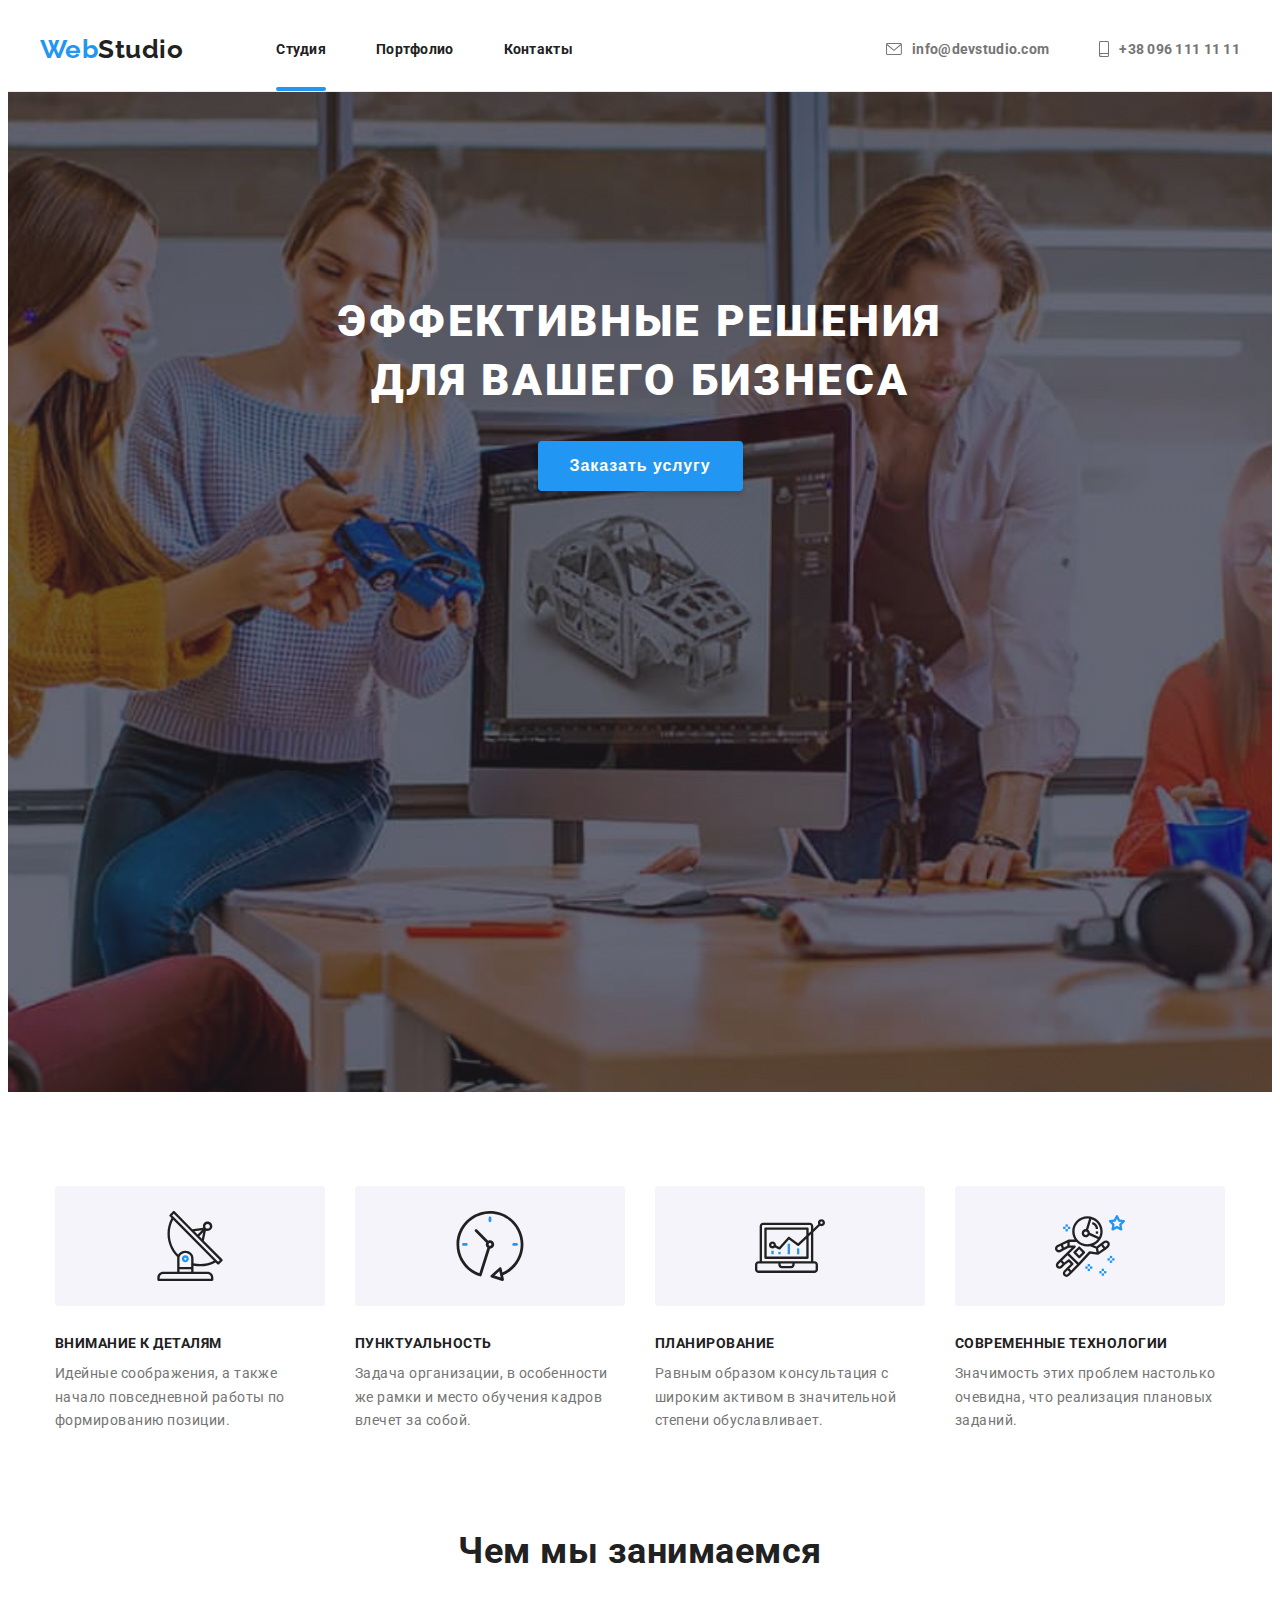
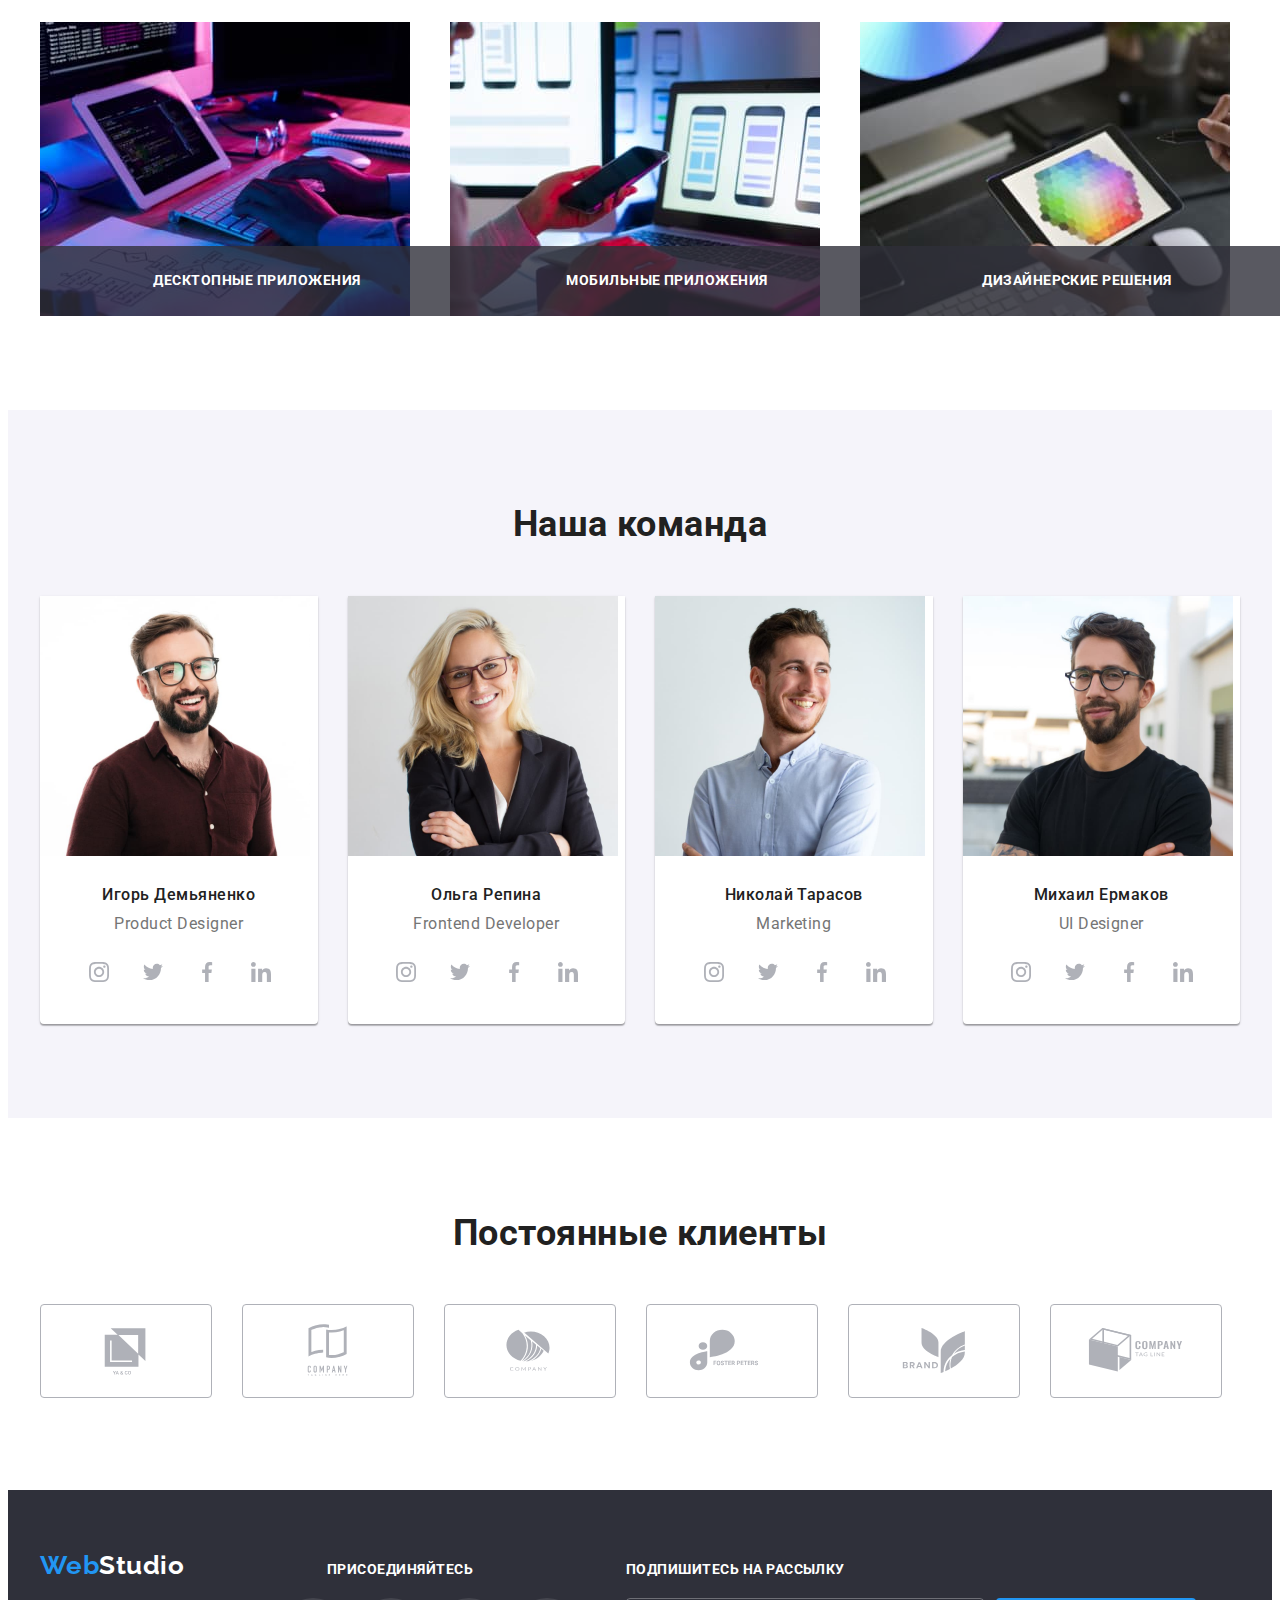
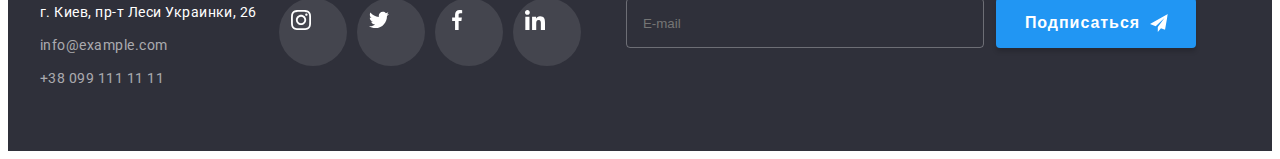
==== index.html @ 142ddcfc "Добавляем разметку" ====
<!DOCTYPE html>
<html lang="en">
<head>
    <meta charset="UTF-8">
    <meta http-equiv="X-UA-Compatible" content="IE=edge">
    <meta name="viewport" content="width=, initial-scale=1.0">
    <title>Document</title>
    <link rel="preconnect" href="https://fonts.googleapis.com">
    <link rel="preconnect" href="https://fonts.gstatic.com" crossorigin>
    <link href="https://fonts.googleapis.com/css2?family=Raleway:wght@700&family=Roboto:wght@400;500;700;900&display=swap" rel="stylesheet">
    <link rel="stylesheet" href="https://cdnjs.cloudflare.com/ajax/libs/modern-normalize/1.0.0/modern-normalize.min.css"
        integrity="sha512-ISS7cAi1PEhQ8jnbJpJZMd29NlhNj4AWYyLOSp2CE/CsHxTCu+r+t0D2yoJudVrd0/8fTVPUVDzY5Tvli75u/g=="
        crossorigin="anonymous"/>
    <link rel="stylesheet" href="./css/styles.css"/>
</head>
<body class="page">

    <!--Верхняя линия-->
    <header class="header">
        <div class="container header-container">
        <nav class="container-items">
    <a href="./index.html" class="header-logo link">
        <span class="logo-web-header">Web</span>Studio
    </a>
    <ul class="list header-list">
        <li class="header-item"><a class="link header-link current" href="./index.html">Студия</a></li>
        <li class="header-item"><a class="link header-link" href="./portfolio.html">Портфолио</a></li>
        <li class="header-item"><a class="link header-link" href="">Контакты</a></li>
    </ul>
        </nav>
        <div class="header-connect">
    <ul class="list header-items">
        
        <li class="header-item">
            <a class="link header-contacts" href="mailto:info@devstudio.com">
                <svg class="header-email" width="16" height="12">
                    <use href="./images/icons.svg#envelope"></use>
                </svg>
                info@devstudio.com
            </a>
        </li>
        <li class="header-item">
            <a class="link header-contacts" href="tel:+380961111111">
                <svg class="header-email" width="10" height="16">
                    <use href="./images/icons.svg#smartphone"></use>
                </svg>
                +38 096 111 11 11
            </a>
        </li>
    </ul>
        </div>
        </div>
    </header>
    <main>

    <!--Шапка-->    
    <section class="tagline overlay">
        <div class="container">
            <h1 class="tagline-title">Эффективные решения для вашего бизнеса</h1>
            <button class="tagline-btn" type="button" data-modal-open><span class="tagline-btn-text">Заказать услугу</span></button>
        </div> 
    </section>

    <!--Список качеств-->
    <section class="feature">
    <div class="container feature-container">
        <h2 class="visually-hidden">Особенности</h2>
        <ul class="feature-list list">
            <li class="feature-item icon-antenna">
                <h3 class="feature-title">Внимание к деталям</h3>
                <p class="feature-text">
                    Идейные соображения, а также начало повседневной работы по формированию позиции.
                </p>
            </li>
        </ul>

        <ul class="feature-list list">
            <li class="feature-item icon-clock">
                <h3 class="feature-title">Пунктуальность</h3>
                <p class="feature-text">
                    Задача организации, в особенности же рамки и место обучения кадров влечет за собой.
                </p>
            </li>
        </ul>

        <ul class="feature-list list">
            <li class="feature-item icon-diagram">
                <h3 class="feature-title">Планирование</h3>
                <p class="feature-text">
                    Равным образом консультация с широким активом в значительной степени обуславливает.
                </p>
            </li>
        </ul>

        <ul class="feature-list list">
            <li class="feature-item icon-astronaut">
                <h3 class="feature-title">Современные технологии</h3>
                <p class="feature-text">
                    Значимость этих проблем настолько очевидна, что реализация плановых заданий.
                </p>
            </li>
        </ul>
    </div>       
    </section>

    <!--Фото чем мы занимаемся-->
    <section class="about">
    <div class="container">
        <h2 class="about-title">Чем мы занимаемся</h2>
        <ul class="list about-list">
            <li class="about-images">
                <div class="about-main">
                <img src="./images/box1.jpg" alt="desktop" width="370" />
                    <h2 class="about-main-text">Десктопные приложения</h2>
                </div>
            </li>
            <li class="about-images">
                <div class="about-main">
                <img src="./images/box2.jpg" alt="mob" width="370" />              
                    <h2 class="about-main-text">Мобильные приложения</h2>
                </div>
            </li>
            <li class="about-images">
                <div class="about-main">
                <img src="./images/box3.jpg" alt="design" width="370" />

                    <h2 class="about-main-text">Дизайнерские решения</h2>
                </div>
            </li>
        </ul>
    </div>
    </section>

<!--Наша команда-->
    <section class="team">
    <div class="container team-container">
        <h2 class="team-text">Наша команда</h2>
        <ul class="list team-list">
            <li class="team card-item">
                <img src="./images/igor.jpg" alt="igor" width="270" />          
                <h3 class="team-name">Игорь Демьяненко</h3>
                <p class="team-position">Product Designer</p>
                <ul class="team-social-list list">
                    <li class="team-social-item">
                        <a class="team-social-link" href="">
                            <svg class="social-icon" width="20" height="20">
                                <use href="./images/icons.svg#instagram"></use>
                            </svg>
                        </a>
                    </li>
                    <li>
                        <a class="team-social-link" href="https://twitter.com/Twitter?ref_src=twsrc%5Egoogle%7Ctwcamp%5Eserp%7Ctwgr%5Eauthor">
                            <svg class="social-icon" width="20" height="20">
                                <use href="./images/icons.svg#twitter"></use>
                            </svg>
                        </a>
                        
                    </li>
                    <li>
                        <a class="team-social-link" href="https://www.facebook.com/login/?privacy_mutation_token=eyJ0eXBlIjowLCJjcmVhdGlvbl90aW1lIjoxNjQyMjg3MTYyLCJjYWxsc2l0ZV9pZCI6MjY5NTQ4NDUzMDcyMDk1MX0%3D">
                            <svg class="social-icon" width="20" height="20">
                                <use href="./images/icons.svg#facebook"></use>
                            </svg>
                        </a>
                    
                    </li>
                    <li>
                        <a class="team-social-link" href="https://www.linkedin.com/posts/scottdresden_next-generation-silent-drone-achieves-major-activity-6885948728314736640-eH9i">
                            <svg class="social-icon" width="20" height="20">
                                <use href="./images/icons.svg#linkedin"></use>
                            </svg>
                        </a>
                    </li>
                </ul>

                
            </li>
            <li class="team card-item">
                <img src="./images/olga.jpg" alt="olga" width="270" />
            
                <h3 class="team-name">Ольга Репина</h3>
                <p class="team-position">Frontend Developer</p>
                <ul class="team-social-list list">
                    <li class="team-social-item">
                        <a class="team-social-link" href="https://www.instagram.com/accounts/login/?source=auth_switcher">
                            <svg class="social-icon" width="20" height="20">
                                <use href="./images/icons.svg#instagram"></use>
                            </svg>
                        </a>
                    </li>
                    <li>
                        <a class="team-social-link" href="https://twitter.com/Twitter?ref_src=twsrc%5Egoogle%7Ctwcamp%5Eserp%7Ctwgr%5Eauthor">
                            <svg class="social-icon" width="20" height="20">
                                <use href="./images/icons.svg#twitter"></use>
                            </svg>
                        </a>
                        
                    </li>
                    <li>
                        <a class="team-social-link" href="https://www.facebook.com/login/?privacy_mutation_token=eyJ0eXBlIjowLCJjcmVhdGlvbl90aW1lIjoxNjQyMjg3MTYyLCJjYWxsc2l0ZV9pZCI6MjY5NTQ4NDUzMDcyMDk1MX0%3D">
                            <svg class="social-icon" width="20" height="20">
                                <use href="./images/icons.svg#facebook"></use>
                            </svg>
                        </a>
                    
                    </li>
                    <li>
                        <a class="team-social-link" href="https://www.linkedin.com/posts/scottdresden_next-generation-silent-drone-achieves-major-activity-6885948728314736640-eH9i">
                            <svg class="social-icon" width="20" height="20">
                                <use href="./images/icons.svg#linkedin"></use>
                            </svg>
                        </a>
                    </li>
                </ul>
            </li>
            <li class="team card-item">
                <img src="./images/nick.jpg" alt="nicholas" width="270" />
            
                <h3 class="team-name">Николай Тарасов</h3>
                <p class="team-position">Marketing</p>
                <ul class="team-social-list list">
                    <li class="team-social-item">
                        <a class="team-social-link" href="https://www.instagram.com/accounts/login/?source=auth_switcher">
                            <svg class="social-icon" width="20" height="20">
                                <use href="./images/icons.svg#instagram"></use>
                            </svg>
                        </a>
                    </li>
                    <li>
                        <a class="team-social-link" href="https://twitter.com/Twitter?ref_src=twsrc%5Egoogle%7Ctwcamp%5Eserp%7Ctwgr%5Eauthor">
                            <svg class="social-icon" width="20" height="20">
                                <use href="./images/icons.svg#twitter"></use>
                            </svg>
                        </a>
                        
                    </li>
                    <li>
                        <a class="team-social-link" href="https://www.facebook.com/login/?privacy_mutation_token=eyJ0eXBlIjowLCJjcmVhdGlvbl90aW1lIjoxNjQyMjg3MTYyLCJjYWxsc2l0ZV9pZCI6MjY5NTQ4NDUzMDcyMDk1MX0%3D">
                            <svg class="social-icon" width="20" height="20">
                                <use href="./images/icons.svg#facebook"></use>
                            </svg>
                        </a>
                    
                    </li>
                    <li>
                        <a class="team-social-link" href="https://www.linkedin.com/posts/scottdresden_next-generation-silent-drone-achieves-major-activity-6885948728314736640-eH9i">
                            <svg class="social-icon" width="20" height="20">
                                <use href="./images/icons.svg#linkedin"></use>
                            </svg>
                        </a>
                    </li>
                </ul>
            </li> 
            <li class="team card-item">
                <img src="./images/mih.jpg" alt="michael" width="270" />
                
                <h3 class="team-name">Михаил Ермаков</h3>
                <p class="team-position">UI Designer</p>
                <ul class="team-social-list list">
                    <li class="team-social-item">
                        <a class="team-social-link" href="https://www.instagram.com/accounts/login/?source=auth_switcher">
                            <svg class="social-icon" width="20" height="20">
                                <use href="./images/icons.svg#instagram"></use>
                            </svg>
                        </a>
                    </li>
                    <li>
                        <a class="team-social-link" href="https://twitter.com/Twitter?ref_src=twsrc%5Egoogle%7Ctwcamp%5Eserp%7Ctwgr%5Eauthor">
                            <svg class="social-icon" width="20" height="20">
                                <use href="./images/icons.svg#twitter"></use>
                            </svg>
                        </a>
                        
                    </li>
                    <li>
                        <a class="team-social-link" href="https://www.facebook.com/login/?privacy_mutation_token=eyJ0eXBlIjowLCJjcmVhdGlvbl90aW1lIjoxNjQyMjg3MTYyLCJjYWxsc2l0ZV9pZCI6MjY5NTQ4NDUzMDcyMDk1MX0%3D">
                            <svg class="social-icon" width="20" height="20">
                                <use href="./images/icons.svg#facebook"></use>
                            </svg>
                        </a>
                    
                    </li>
                    <li>
                        <a class="team-social-link" href="https://www.linkedin.com/posts/scottdresden_next-generation-silent-drone-achieves-major-activity-6885948728314736640-eH9i">
                            <svg class="social-icon" width="20" height="20">
                                <use href="./images/icons.svg#linkedin"></use>
                            </svg>
                        </a>
                    </li>
                </ul>
            </li>
        </ul>
    </div>

    </section>
    </main>
<!--Постоянные клиенты-->
<section class="client">
    <div class="container client-container">
        <h2 class="client-text">Постоянные клиенты</h2>
        <ul class="client-list list">
            <li class="client-item">
                <a class="link client-link" href="">
                    <svg class="client-icon" width="106" height="60">
                        <use href="./images/icons.svg#Logo"></use>
                    </svg>
                </a>
            </li>
            <li class="client-item">
                <a class="link client-link" href="">
                    <svg class="client-icon" width="106" height="60">
                        <use href="./images/icons.svg#Logo1"></use>
                    </svg>
                </a>
            </li>
            <li class="client-item">
                <a class="link client-link" href="">
                    <svg class="client-icon" width="106" height="60">
                        <use href="./images/icons.svg#Logo2"></use>
                    </svg>
                </a>
            </li>
            <li class="client-item">
                <a class="link client-link" href="">
                    <svg class="client-icon" width="106" height="60">
                        <use href="./images/icons.svg#Logo3"></use>
                    </svg>
                </a>
            </li>
            <li class="client-item">
                <a class="link client-link" href="">
                    <svg class="client-icon" width="106" height="60">
                        <use href="./images/icons.svg#Logo4"></use>
                    </svg>
                </a>
            </li>
            <li class="client-item">
                <a class="link client-link" href="">
                    <svg class="client-icon" width="106" height="60">
                        <use href="./images/icons.svg#Logo5"></use>
                    </svg>
                </a>
            </li>
        </ul>

    </div>
</section>
    <!--Подвал-->
    <footer class="footer">
        <div class="container-footer">
            <div class="container-left">
        <a class="footer-logo link" href="./index.html">
            <span class="logo-web-footer">Web</span>Studio
        </a>
    <address>
        <ul class="footer-contacts list">
            <li class="footer-address-item">
                <a class="link footer-address" href="https://www.google.com/maps/@50.4296971,30.5343957,17z/data=!5m1!1e1?hl=ru-RU">г. Киев, пр-т Леси Украинки, 26</a>
            </li>
            <li class="footer-address-item">
                <a class="link footer-contacts" href="mailto:info@devstudio.com">info@example.com</a>
            </li>
            <li class="footer-address-item">
                <a class="link footer-contacts" href="tel:+380961111111">+38 099 111 11 11</a>
            </li>
        </ul>
    </address>
            </div>
            <div class="container-middle">
                <h3 class="footer-title-link">присоединяйтесь</h3>
                <ul class="footer-social-list">
                    <li class="footer-social-list-item">
                        <a class="footer-social-link" href="">
                            <svg class="footer-link-icons" width="20" height="20">
                                <use href="./images/icons.svg#instagram"></use>
                            </svg>
                        </a> 
                    </li>
                    <li class="footer-social-list-item">
                        <a class="footer-social-link" href="">
                            <svg class="footer-link-icons" width="20" height="20">
                                <use href="./images/icons.svg#twitter"></use>
                            </svg>
                        </a> 
                    </li>
                    <li class="footer-social-list-item">
                        <a class="footer-social-link" href="">
                            <svg class="footer-link-icons" width="20" height="20">
                                <use href="./images/icons.svg#facebook"></use>
                            </svg>
                        </a> 
                    </li>
                    <li class="footer-social-list-item">
                        <a class="footer-social-link" href="">
                            <svg class="footer-link-icons" width="20" height="20">
                                <use href="./images/icons.svg#linkedin"></use>
                            </svg>
                        </a> 
                    </li>
                </ul>
            </div>
            <div class="container-right">
                <h3 class="footer-title-link">Подпишитесь на рассылку</h3>
                <form class="container-right-form" action="#">
                <label class="input-email" for="user-newsletter"></label>
                <input 
                type="text" 
                class="form-newsletter" 
                name="user-newsletter" 
                id="user-newsletter"
                placeholder="E-mail">
                <button  class="footer-btn" type="submit">
                    <span class="footer-btn-text">Подписаться
                        <svg class="footer-right-link-icons" width="24" height="24">
                            <use href="./images/icons.svg#icon-send"></use>
                        </svg>
                    </span>
                </button>
            </form>
            </div>
</div>
    </footer>
        <!--Модалка-->
    <div class="backdrop is-hidden" data-modal>
        <div class="modal">
            <button type="button" class="modal-close" data-modal-close>
                <svg class="modal-icon">
                    <use href="./images/icons.svg#close"></use>
                </svg>
            </button>
            <p class="modal-title">Оставьте свои данные, мы вам перезвоним</p>
            <form action="#">
            <div class="form-field">
                <label class="input-text" for="user-name">Имя</label>
                <div class="input-wrap">
                <input 
                type="text" 
                class="form-input" 
                name="user-name"
                id="user-name" required>
                <svg class="input-icon" width="18" height="18">
                    <use href="./images/icons.svg#person"></use>
                </svg>
                </div> 
            </div>
            <div class="form-field">
                <label class="input-text" for="user-tel">Телефон</label>
                <div class="input-wrap">
                <input 
                type="tel"
                class="form-input" 
                name="user-tel"
                id="user-tel"/>
                <svg class="input-icon" width="18" height="18">
                    <use href="./images/icons.svg#phone"></use>
                </svg>
                </div> 
            </div>
            <div class="form-field">
                <label class="input-text" for="user-email">Почта</label>
                <div class="input-wrap">
                <input 
                type="email" 
                class="form-input" 
                name="user-email"
                id="user-email"/>
                <svg class="input-icon" width="18" height="18">
                    <use href="./images/icons.svg#email-black"></use>
                </svg>
                </div> 
            </div>
            <div class="form-field">
                <label class="input-text" for="user-comments">Комментарий</label>
                <textarea 
                name="user-comments" 
                id="user-comments" 
                class="form-text"
                placeholder="Введите текст"></textarea>
            </div>
            <div class="form-field-checkbox">
                <input type="checkbox" 
                name="policy" 
                id="policy"
                class="policy-check visually-hidden"
                />
                
                <label for="policy" class="check-text">
                    <span>
                    <svg class="policy-icon" width="16" height="15">
                        <use href="./images/icons.svg#Vector2"></use>
                    </svg>
                </span>Соглашаюсь с рассылкой и принимаю<a class="check-text-second" href="">Условия договора</a></label>
        
            </div>
                <button  class="modal-btn" type="submit">
                    <span class="modal-btn-text">Отправить</span>
                </button>
            </form>
        </div>
    </div>
    <script src="./js/modal.js"></script>
</body>
</html>
---- css/styles.css ----
:root {
  --header-color: #212121;
  --color-text:#757575;
  --accent-color:#2196F3;
  --title-color:#FFFFFF;
}
  body {
  font-family: 'Roboto', sans-serif;
  letter-spacing: 0.03em;
}
.list {
  list-style: none;
}
.link {
  text-decoration: none;
}
p,h1,h2,h3,h4,h5,h6 {
  margin: 0;
}
ul {
  margin: 0;
  padding-left: 0;
}
button {
  cursor: pointer;
}
img {
  display: block;
  max-width: 100%;
  height: auto;
}

.container {
  width: 1200px;
  padding-left: 15px;
  padding-right: 15px;
  margin: 0 auto;
}
section {
  padding-top: 94px;
  padding-bottom: 94px;
}

/*----Верхняя линия----*/
.header {
 
  background-color: var(--title-color);
  border-bottom-color:#ECECEC;
  border-bottom-width: 1px;
  border-bottom-style: solid;
}
.header-container{
  display: flex;
  align-items: center;
} 
.container-items {
  display: flex;
  align-items: center; 
}
.header-list {
  display: flex;
}
.header-item:not(:last-child) {
  margin-right: 50px;
}
.header-connect {
  margin-left: auto;
}
.header-items {
  display: flex;
}


.header-logo {
  margin-right: 93px;
  font-family: 'Raleway', sans-serif;
  font-style: normal;
  font-weight: bold;
  font-size: 26px;
  line-height: 1.19; 
  color: var(--header-color);
}
.logo-web-header {
  font-family: 'Raleway', sans-serif;
  font-style: normal;
  font-weight: bold;
  font-size: 26px;
  line-height: 1.19; 
  color: #2196F3;

}
.header-link {
  font-weight: bold;
  font-size: 14px;
  line-height: 1.33;
  letter-spacing: 0.02em;
  color: var(--header-color);
  transition: color 250ms  cubic-bezier(0.4, 0, 0.2, 1);
  position: relative;
  display: flex;
  padding-top: 32px;
  padding-bottom: 32px;
  
}
.current::after {
  content: '';
  position: absolute;
  display: block;
  width: 100%;
  background-color: var(--accent-color);
  height: 4px;
  left: 0;
  bottom: 0;
  border-radius: 2px;
}




.header-contacts {
  font-style: normal;
  font-weight: bold;
  font-size: 14px;
  line-height: 1.33;
  letter-spacing: 0.02em;
  color: var(--color-text);
  display: flex;
  flex-direction: row;
  align-items: center;
  transition: color 250ms  cubic-bezier(0.4, 0, 0.2, 1);
}
.header-contacts:focus,
.header-contacts:hover {
  color: var(--accent-color);
}

.header-link:hover, 
.header-link:focus{
  color: var(--accent-color);
}
.header-contacts:hover .header-email,
.header-contacts:focus .header-email{
  fill: var(--accent-color);
}
.header-email {
  cursor: pointer;
  fill: var(--color-text);
  margin-right: 10px;
}







/*--Шапка--*/

.tagline {
  padding-top: 200px;
  padding-bottom: 200px;
  background-color:#2F303A;
  text-align: center;
  
  
  }
  .overlay {
    max-width: 1600px;
    height: 600px;
    margin-left: auto;
    margin-right: auto;
    background-image: linear-gradient(
      rgba(47, 48, 58, 0.4),
      rgba(47, 48, 58, 0.4)
      ),
      url("../images/overlay.jpg");
    background-size: cover;
    background-repeat: no-repeat;
    background-position: center;

  }

.tagline-title {
  font-weight: 900;
  font-size: 44px;
  line-height: 1.36;
  letter-spacing: 0.06em;
  text-transform: uppercase;
  color: var(--title-color);
  display: flex;
  max-width: 696px;
  margin-bottom: 30px;
  margin-left: auto;
  margin-right: auto;
}
.tagline-btn {
  background: var(--accent-color);
  box-shadow: 0px 4px 4px rgba(0, 0, 0, 0.15);
  border: 0;
  border-radius: 4px;
  margin-top: 30px;
  margin-right: auto;
  margin-left: auto;
  font-weight: 700;
  font-size: 16px;
  line-height: 1.87;
  letter-spacing: 0.06em;
  cursor: pointer;
  display: flex;
  padding: 10px 32px;
  transition: background-color 250ms  cubic-bezier(0.4, 0, 0.2, 1);

}
.tagline-btn-text {
  font-weight: bold;
  font-size: 16px;
  line-height: 1.87;
  display: flex;
  align-items: center;
  text-align: center;
  letter-spacing: 0.06em;
  color: var(--title-color);

}
.tagline-btn:hover,
.tagline-btn:focus {
  background-color: #188CE8;
}



/*---Список качеств---*/



.feature {
  padding-top: 94px;
  padding-bottom: 94px;
}

.feature-container {
  display: flex;
  justify-content: space-around;
}


.feature-item {
  width: 270px;
  height: 251px;
}
.feature-item::before {
  display: block;
  content: "";
  height: 120px;
  background-size: 70px 70px;
  background-repeat: no-repeat;
  background-position: center;
  background-color: #F5F4FA;
  border-radius: 4px;
  margin-bottom: 30px;
  
}
.icon-antenna::before {
  background-image: url("../images/antenna\ 1.svg");
}
.icon-clock::before {
  background-image: url("../images/clock\ 1.svg");
}
.icon-diagram::before {
  background-image: url("../images/diagram\ 1.svg");
}
.icon-astronaut::before {
  background-image: url("../images/astronaut\ 1.svg");
}
.feature-title {
  font-style: normal;
  font-weight: bold;
  font-size: 14px;
  line-height: 1.14;
  text-transform: uppercase;
  color: var(--header-color);
}
.visually-hidden {
  position: absolute;
  white-space: nowrap;
  width: 1px;
  height: 1px;
  overflow: hidden;
  border: 0;
  padding: 0;
  clip: rect(0 0 0 0);
  clip-path: inset(50%);
  margin: -1px;
}
.feature-text {
  padding-top: 10px;
  font-style: normal;
  font-weight: normal;
  font-size: 14px;
  line-height: 1.71;
  color: var(--color-text);
}
.feature-item:not(:last-child) {
  margin-right: 30px;
}



/*--Фото чем мы занимаемся--*/
.about {
  padding-top: 0px;
  padding-bottom: 94px;
}
.about-title {
  font-weight: bold;
  font-size: 36px;
  line-height: 1.16;
  text-align: center;
  color: var(--header-color);
  padding-bottom: 50px;
}
.about-list {
  display: flex;
  flex-wrap: wrap;
  margin-left: -30px;
  margin-bottom: -30px;
}
.about-images {
  width: calc(100% / 3 - 30px);
  margin-left: 30px;
  margin-bottom: 30px;
  position: relative;
}


.about-main-text {
  position: absolute;
  left: 0;
  bottom: 0;
  background-color: rgba(47, 48, 58, 0.8);
  font-size: 14px;
  line-height: 1.14;
  text-align: center;
  padding: 27px;
  width: 100%;
  align-items: center;
  text-transform: uppercase;
  color: var(--title-color);
  
}
/*--Наша команда--*/
.team {
  background: #F5F4FA;
  padding-top: 0px;
  padding-bottom: 0px;
  
}
.team-container {
  max-width: 1600px;
  height: 708px;
}
  
.team-text {
  font-weight: bold;
  font-size: 36px;
  line-height: 1.16;
  color: var(--header-color);
  align-items: center;
  text-align: center;
  padding-bottom: 50px;
  padding-top: 94px;

}
.team-name {
  font-style: normal;
  font-weight: 500;
  font-size: 16px;
  line-height: 1.18;
  color: var(--header-color);
  text-align: center;
  margin-top: 30px;
  margin-bottom: 10px;


}
.team-position {
  font-size: 16px;
  line-height: 1.18;
  color: var(--color-text);
  align-items: center;
  text-align: center;
  margin-bottom: 16px;
}
.team-list {
  display: flex;
  flex-wrap: wrap;
  margin-left: -30px;
  margin-bottom: -30px;
}
.card-item {
  width: calc(100% / 4 - 30px);
  margin-left: 30px;
  margin-bottom: 30px;
  box-shadow: 0px 1px 3px rgba(0, 0, 0, 0.12), 0px 1px 1px rgba(0, 0, 0, 0.14),
  0px 2px 1px rgba(0, 0, 0, 0.2);
  border-radius: 0px 0px 4px 4px;
  background: var(--title-color);
}

.team-social-list {
  display: flex;
  justify-content: space-around;
  margin-left: 32px;
  margin-right: 30px;
  
}
.team-social-item:not(:first-child) {
  margin-left: 10px;
}

.team-social-link {
  width: 44px;
  height: 44px;
  display: flex;
  background-color: var(--title-color) ;
  justify-content: center;
  align-content: center;
  border-radius: 50%;
  margin-bottom: 30px;
  flex-direction: column;
  align-items: center;
  transition: background-color 250ms  cubic-bezier(0.4, 0, 0.2, 1);

}



.team-social-link:hover,
.team-social-link:focus {
  background-color: #2196F3;
}
.team-social-link:hover .social-icon,
.team-social-link:focus .social-icon {
  fill: var(--title-color);
}
.social-icon {
  fill: #AFB1B8;

}
/*--Постоянные клиенты--*/
.client {
  padding-top: 94px;
  padding-bottom: 94px;
}
.client-container {
  width: 1200px;
  height: 184px;
}
.client-text {
  font-weight: bold;
  font-size: 36px;
  line-height: 1.17;
  color: var(--header-color);
  align-items: center;
  text-align: center;
  padding-bottom: 50px;
  
}

  .client-list {
    display: flex;
    flex-direction: row;
    flex-wrap: wrap;
    margin-left: -30px;
    margin-top: -50px;
    margin-bottom: 122px;
    color: purple;
    
  }
  .client-link {
    display: flex;
    justify-content: center;
    align-items: center;
    border: 1px solid #AFB1B8;
    border-radius: 4px;
    margin-left: 30px;
    margin-top: 50px;
    color: #AFB1B8;
    width: 170px;
    height: 92px;
    transition: fill 250ms  cubic-bezier(0.4, 0, 0.2, 1);
    
  }
  .client-link:hover,
  .client-link:focus {
    border: 1px solid var(--accent-color);
  }
  .client-link:hover .client-icon,
  .client-link:focus .client-icon {
  fill: var(--accent-color);
  }

  .client-icon {
    fill: #AFB1B8;
    transition: fill 250ms  cubic-bezier(0.4, 0, 0.2, 1);
    
  }





/*--Подвал--*/

.footer {
  background-color: #2F303A;
  padding-top: 60px;
  padding-bottom: 60px;
}
.container-footer {
  display: flex;
  align-items: baseline;
    width: 1200px;
    padding-left: 15px;
    padding-right: 15px;
    margin: 0 auto;
}


.footer-logo {
  font-family: Raleway, sans-serif;
  font-style: normal;
  font-weight: bold;
  font-size: 26px;
  line-height: 1.19; 
  color: var(--title-color);
  display: inline-block;
  padding-bottom: 20px;


}
.footer-address-item:not(:last-child) {
  margin-bottom: 9px;
}
.logo-web-footer {
  font-family: Raleway, sans-serif;
  font-style: normal;
  font-weight: bold;
  font-size: 26px;
  line-height: 1.19; 
  letter-spacing: 0.03em;
  color: #2196F3;
}
.footer-address {
  font-style: normal;
  font-size: 14px;
  line-height: 1.71;
  color: var(--title-color);
  margin-top: 20px;
}
.footer-contacts {
  font-style: normal;
  font-size: 14px;
  line-height: 1.71;
  color: rgba(255, 255, 255, 0.6);
}

.container-middle {
  width: 206px;
  height: 80px;
  margin-left: 70px;

}
.footer-title-link {
  font-weight: 700;
  font-size: 14px;
  line-height: 1.14;
  text-transform: uppercase;
  color: #FFFFFF;
  margin-bottom: 20px;
}
.footer-social-list {
  display: flex;
  justify-content: center;
  align-items: center;
  list-style: none;
  padding: 0px;
}
.footer-social-list-item:not(:first-child) {
  margin-left: 10px;
}
.footer-social-link {
  display: block;
  width: 44px;
  height: 44px;
  border-radius: 50%;
  padding: 12px;
  background-color: rgba(255, 255, 255, 0.1);
  color: #FFFFFF;
  transition: background-color 250ms  cubic-bezier(0.4, 0, 0.2, 1);
}
.footer-link-icons {
  fill: #FFFFFF;
}
.footer-social-link:hover,
.footer-social-link:focus {
  background-color: #2196F3;
}
.container-right {
  width: 570px;
  height: 86px;
  margin-left: 93px;
}
.container-right-form {
  display: flex;
  justify-content: space-between;
}

.form-newsletter {
width: 358px;
height: 50px;
border: 1px solid rgba(255, 255, 255, 0.3);
box-sizing: border-box;
border-radius: 4px;
background-color: transparent;
color: var(--title-color);
padding-left: 16px;
cursor: pointer;
transition: border-color 250ms  cubic-bezier(0.4, 0, 0.2, 1);
outline: none;
}

.form-newsletter:focus {
  border-color: var(--accent-color);
}

.footer-btn {
  background: var(--accent-color);
  box-shadow: 0px 4px 4px rgba(0, 0, 0, 0.15);
  border: 0;
  border-radius: 4px;
  margin-right: auto;
  margin-left: 12px;
  font-weight: 700;
  font-size: 16px;
  line-height: 1.87;
  letter-spacing: 0.06em;
  cursor: pointer;
  display: flex;
  padding: 10px 28px 10px 29px;
  transition: background-color 250ms  cubic-bezier(0.4, 0, 0.2, 1);

}
.footer-btn-text {
  width: 143px;
  height: 30px; 
  font-weight: bold;
  font-size: 16px;
  line-height: 1.87;
  display: flex;
  align-items: center;
  text-align: center;
  letter-spacing: 0.06em;
  color: var(--title-color);
  
}
.footer-right-link-icons {
  margin-left: 10px;
  fill: var(--title-color);
  display: flex;
  align-items: center;
  text-align: center;
  flex-direction: column;
  justify-content: center;
  align-content: center;

}
.footer-btn:hover,
.footer-btn:focus {
  background-color: #188CE8;
}

/*---Фильтр---*/
.portfolio-container{
padding-left: 0px;
padding-right: 0px;
}

.filter {
  padding-bottom: 0px;
}
.filter-list {
  display: flex;
  justify-content: center;

}
.button-portfolio {
  font-weight: 500;
  font-size: 16px;
  line-height: 1.63;
  color: var(--header-color);
  background: #F5F4FA;
  cursor: pointer;
  position: relative;
  text-align: center;
  padding: 6px 22px;
  border-radius: 4px;
  border: 0;
  min-height: 38px;
  transition: background-color 250ms  cubic-bezier(0.4, 0, 0.2, 1), color 250ms  cubic-bezier(0.4, 0, 0.2, 1);
}
.filter-link:not(:last-child) {
  margin-right: 8px;
}

.button-portfolio:hover,
.button-portfolio:focus {
  background-color: #188CE8;
  color: var(--title-color);
  box-shadow: 0px 3px 1px rgba(0, 0, 0, 0.1), 0px 1px 2px rgba(0, 0, 0, 0.08), 0px 2px 2px rgba(0, 0, 0, 0.12);
  border-radius: 4px;
}



/*----Порфолио---*/

.portfolio-container {
width: 1200px;
}
.portfolio {
  padding-top: 34px;
  padding-bottom: 94px;
}

.portfolio-title {
  display: none;
}
.portfolio-list {
  width: 1200px;
  list-style: none;
  display: flex;
  flex-wrap: wrap;
  margin-left: -30px;
  margin-bottom: -30px;
}
.portfolio-item {
  width: calc(100% / 3 - 30px);
  margin-left: 30px;
  margin-bottom: 30px;
  border-bottom: 1px solid #EEEEEE;
  border-left: 1px solid #EEEEEE;
  border-right: 1px solid #EEEEEE;
  position: relative;
}
.project {
  padding: 20px 24px;
  background: var(--title-color);
  

}
.portfolio-subtitle {
  font-family: Roboto, sans-serif;
  font-weight: bold;
  font-size: 18px;
  line-height: 2.00;
  letter-spacing: 0.06em;
  color: var(--header-color);
  padding-bottom: 4px;
}
.portfolio-text {
  font-style: normal;
  font-weight: normal;
  font-size: 16px;
  line-height: 1.87;
  color: var(--color-text);
}
.portfolio-item:focus,
.portfolio-item:hover {

  box-shadow: 0px 1px 1px rgba(0, 0, 0, 0.12),
  0px 4px 4px rgba(0, 0, 0, 0.06),
  1px 4px 6px rgba(0, 0, 0, 0.16);

}
.portfolio-item {
cursor: pointer;
transition: box-shadow 250ms  cubic-bezier(0.4, 0, 0.2, 1);
}
.portfolio-item:hover .portfolio-img-text{
  transform: translateY(0);
}

.portfolio-item-wrap {
  position: relative;
  overflow: hidden;
}
.portfolio-img-text {
  font-weight: normal;
  font-size: 18px;
  line-height: 1.56;
  color: var(--title-color);
  position: absolute;
  top: 0;
  left: 0;
  background: rgba(33, 150, 243, 0.9);
  height: 100%;
  padding: 63px 24px 63px 24px;
  transform: translateY(100%);
  transition: transform 250ms  cubic-bezier(0.4, 0, 0.2, 1);
}


/*----Модалка---*/


.backdrop {
  position: fixed;
  top: 0;
  width: 100vw;
  height: 100vh;
  background-color: rgba(0, 0, 0, 0.2);
  transition: opacity 250ms cubic-bezier(0.4, 0, 0.2, 1),visibility 250ms cubic-bezier(0.4, 0, 0.2, 1);

}
.backdrop.is-hidden .modal {
  transform: scale(1.2);
}
.modal {
  width: 528px;
  min-height: 581px;
  background-color: var(--title-color);
  border-radius: 4px;
  position: absolute;
  top: 50%;
  left: 50%;
  transform: translate(-50%, -50%); scale: (1);
  transition: tranform 250ms;
  padding: 40px;
}
.modal-close {
  width: 30px;
  height: 30px;
  border: 1px solid rgba(0, 0, 0, 0.1);
  background-color: transparent;
  border-radius: 50%;
  display: flex;
  align-items: center;
  justify-content: center;
  box-sizing: border-box;
  position: absolute;
  top: 8px;
  right: 8px;

}
.is-hidden {
  opacity: 0;
  pointer-events: none;
  visibility: hidden;
}
.modal-title {
font-weight: bold;
font-size: 20px;
line-height: 1.15;
text-align: center;
margin-bottom: 12px;
}
.form-input {
  width: 100%;
  height: 40px;
  border: 1px solid rgba(33, 33, 33, 0.2);
  border-radius: 4px;
  padding-left: 42px;
  cursor: pointer;
  outline: none;
  transition: border-color 250ms  cubic-bezier(0.4, 0, 0.2, 1);


}
.form-input::placeholder {
  font-size: 12px;
  line-height: 1.17;
  letter-spacing: 0.01em;
  color: rgba(117, 117, 117, 0.5);
}

.form-input:focus {
  border-color: var(--accent-color);
}
.form-input:focus + .input-icon {
  fill: var(--accent-color);
}
.input-wrap {
  position: relative;
}
.input-icon {
  position: absolute;
  left: 12px;
  top: 50%;
  transform: translateY(-50%);
  display: inline-block;
  fill: var(--header-color);
  transition: fill 250ms cubic-bezier(0.4, 0, 0.2, 1);


}
.modal-btn {
  background: var(--accent-color);
  box-shadow: 0px 4px 4px rgba(0, 0, 0, 0.15);
  border: 0;
  border-radius: 4px;
  margin-top: 30px;
  margin-right: auto;
  margin-left: auto;
  font-weight: 700;
  font-size: 16px;
  line-height: 1.87;
  letter-spacing: 0.06em;
  cursor: pointer;
  display: flex;
  padding: 10px 55px 10px 56px;
  transition: background-color 250ms  cubic-bezier(0.4, 0, 0.2, 1);
  width: 200px;
  height: 50px;
}
.modal-btn-text {
  font-weight: bold;
  font-size: 16px;
  line-height: 1.87;
  display: flex;
  align-items: center;
  text-align: center;
  letter-spacing: 0.06em;
  color: var(--title-color);

}
.modal-btn:hover,
.modal-btn:focus {
  background-color: #188CE8;
}
.input-text {
  font-weight: normal;
  font-size: 12px;
  line-height: 1.17;
  letter-spacing: 0.01em;
  color: var(--color-text);
  margin-bottom: 4px;
}

.form-field:not(:last-child) {
  margin-bottom: 10px;
  
}
.form-text {
  width: 100%;
  height: 120px; 
  padding: 12px 16px 12px 16px;
  border: 1px solid rgba(33, 33, 33, 0.2);
  box-sizing: border-box;
  border-radius: 4px;
  resize: none;
  outline: none;
  transition: border-color 250ms  cubic-bezier(0.4, 0, 0.2, 1);
}

.form-text::placeholder {
  font-size: 12px;
  line-height: 1.17;
  letter-spacing: 0.01em;
  color: rgba(117, 117, 117, 0.5);
}
.form-text:focus {
  border-color: var(--accent-color);
}

.check-text {
  font-size: 14px;
  line-height: 1.71;
  color: #757575;
  padding-left: 8px;
  display: flex;
  align-content: center;
    align-items: center;


}
.check-text-second {
text-decoration-line: underline;
color: #2196F3;
padding-left: 4px;
}
.check-text span {
  content: "";
  width: 16px;
  height: 15px;
  border: 2px solid var(--header-color);
  border-radius: 2px;
  margin-right: 7px;
  display: flex;
  align-items: center;
  justify-content: center;
}
.policy-icon {
  fill: transparent;
  cursor: pointer;
}
.policy-check:checked + .check-text span {
  border: none;
  background-color: var(--accent-color);
}
.policy-check:checked + .check-text .policy-icon {
  fill: var(--title-color);
}
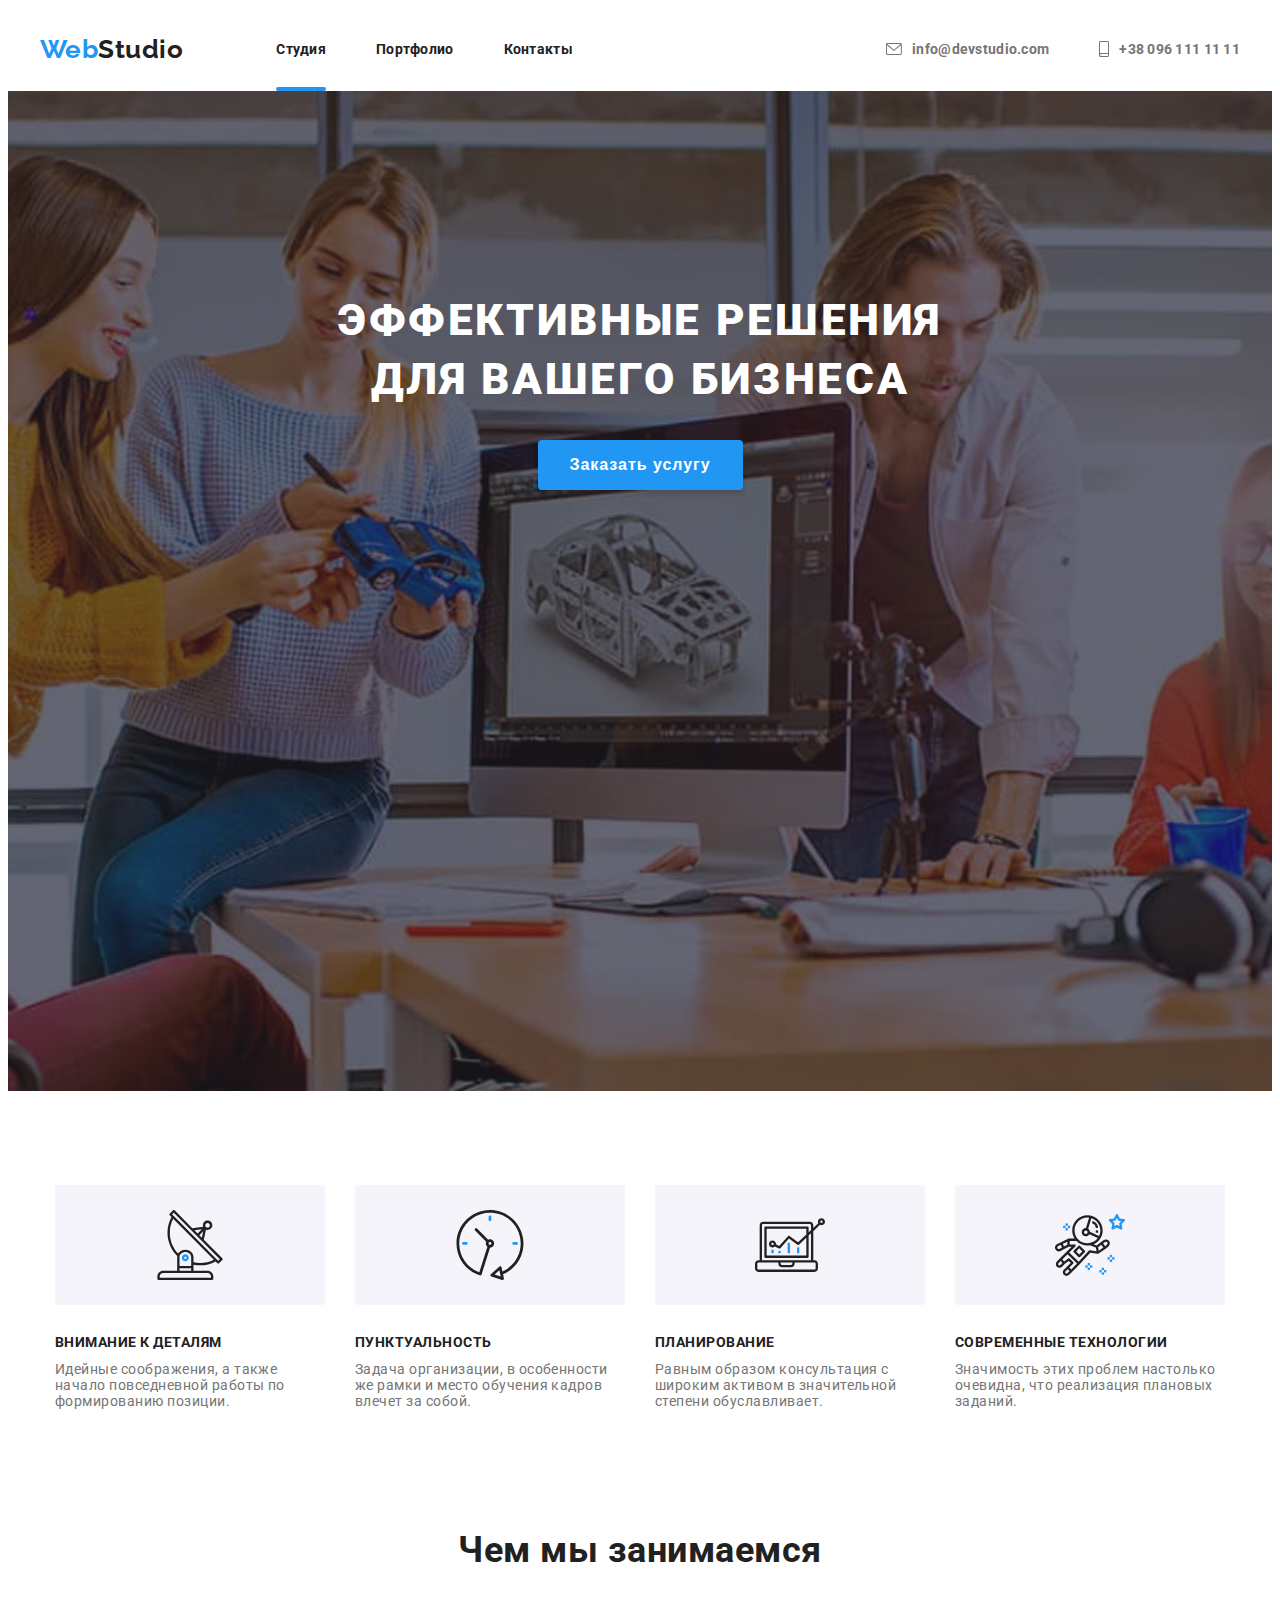
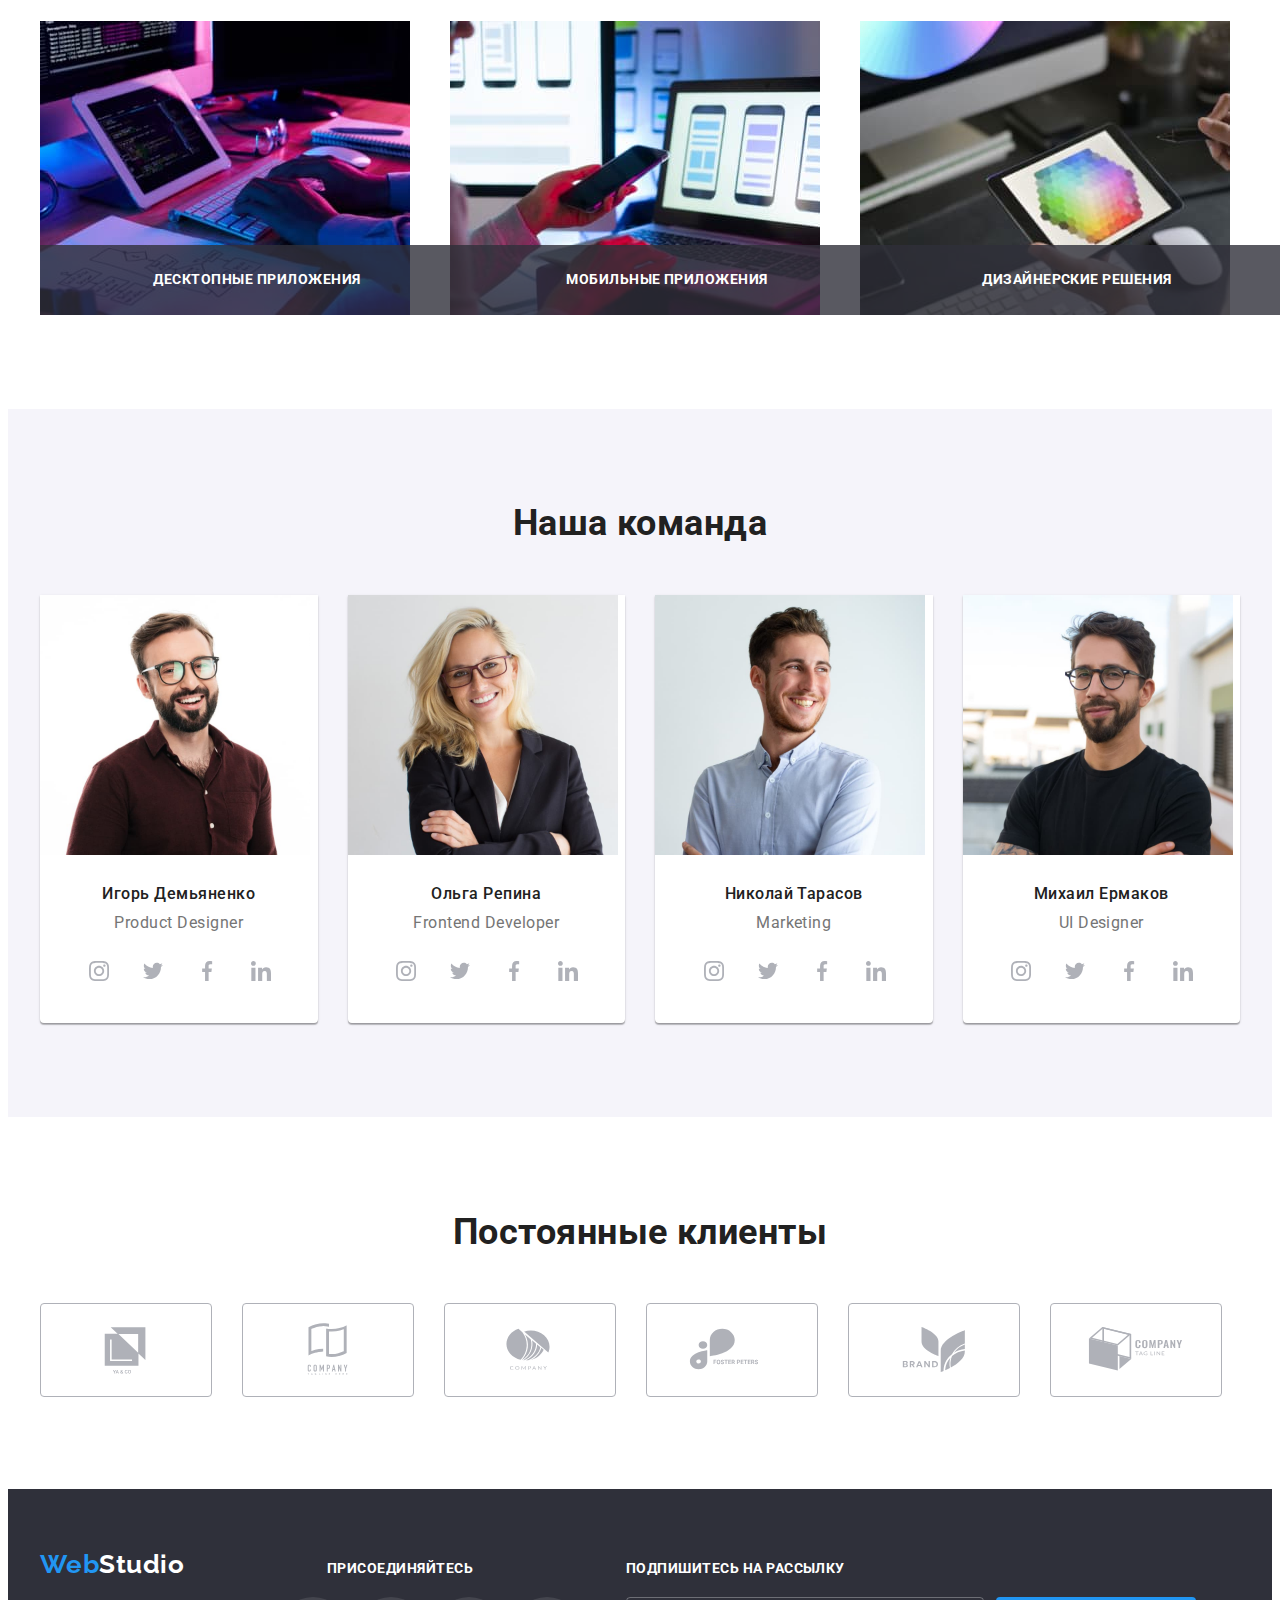
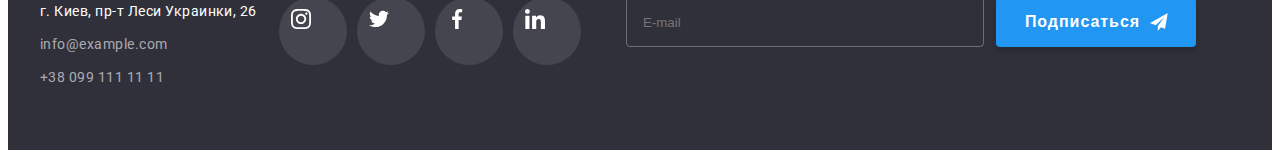
==== commit c111eb22: "Добавляю разметку" ====
--- a/index.html
+++ b/index.html
@@ -11,26 +11,28 @@
     <link rel="stylesheet" href="https://cdnjs.cloudflare.com/ajax/libs/modern-normalize/1.0.0/modern-normalize.min.css"
         integrity="sha512-ISS7cAi1PEhQ8jnbJpJZMd29NlhNj4AWYyLOSp2CE/CsHxTCu+r+t0D2yoJudVrd0/8fTVPUVDzY5Tvli75u/g=="
         crossorigin="anonymous"/>
-    <link rel="stylesheet" href="./css/styles.css"/>
+    <link rel="stylesheet" href="./css/main.min.css"/>
 </head>
 <body class="page">
 
     <!--Верхняя линия-->
-    <header class="header">
+    <header class="page-header">
         <div class="container header-container">
         <nav class="container-items">
     <a href="./index.html" class="header-logo link">
         <span class="logo-web-header">Web</span>Studio
     </a>
     <ul class="list header-list">
-        <li class="header-item"><a class="link header-link current" href="./index.html">Студия</a></li>
-        <li class="header-item"><a class="link header-link" href="./portfolio.html">Портфолио</a></li>
-        <li class="header-item"><a class="link header-link" href="">Контакты</a></li>
+        <li class="header-item">
+            <a class="link header-link current" href="./index.html">Студия</a></li>
+        <li class="header-item">
+            <a class="link header-link" href="./portfolio.html">Портфолио</a></li>
+        <li class="header-item">
+            <a class="link header-link" href="">Контакты</a></li>
     </ul>
         </nav>
         <div class="header-connect">
-    <ul class="list header-items">
-        
+    <ul class="list header-list">        
         <li class="header-item">
             <a class="link header-contacts" href="mailto:info@devstudio.com">
                 <svg class="header-email" width="16" height="12">
@@ -53,11 +55,12 @@
     </header>
     <main>
 
-    <!--Шапка-->    
+    <!--Hero-->    
     <section class="tagline overlay">
         <div class="container">
             <h1 class="tagline-title">Эффективные решения для вашего бизнеса</h1>
-            <button class="tagline-btn" type="button" data-modal-open><span class="tagline-btn-text">Заказать услугу</span></button>
+            <button class="tagline-btn" type="button" data-modal-open>
+                <span class="tagline-btn-text">Заказать услугу</span></button>
         </div> 
     </section>
 
--- a/css/main.min.css
+++ b/css/main.min.css
@@ -0,0 +1,2 @@
+:root{--header-color: #212121;--color-text:#757575;--accent-color:#2196F3;--title-color:#FFFFFF}body{font-family:'Roboto', sans-serif;letter-spacing:0.03em}.list{list-style:none}.link{text-decoration:none}p,h1,h2,h3,h4,h5,h6{margin:0}ul{margin:0;padding-left:0}button{cursor:pointer}img{display:block;max-width:100%;height:auto}.container{width:1200px;padding-left:15px;padding-right:15px;margin:0 auto}section{padding-top:94px;padding-bottom:94px}.header{background-color:var(--title-color);border-bottom-color:#ECECEC;border-bottom-width:1px;border-bottom-style:solid}.header-container{display:flex;align-items:center}.container-items{display:flex;align-items:center}.header-list{display:flex}.header-item:not(:last-child){margin-right:50px}.header-connect{margin-left:auto}.header-items{display:flex}.header-logo{margin-right:93px;font-family:Raleway, sans-serif;font-style:normal;font-weight:bold;font-size:26px;line-height:1.19;color:var(--header-color)}.logo-web-header{font-family:Raleway, sans-serif;font-style:normal;font-weight:bold;font-size:26px;line-height:1.19;color:#2196F3}.header-link{font-weight:bold;font-size:14px;line-height:1.33;letter-spacing:0.02em;color:var(--header-color);transition:color 250ms cubic-bezier(0.4, 0, 0.2, 1);position:relative;display:flex;padding-top:32px;padding-bottom:32px}.header-link:hover,.header-link:focus{color:var(--accent-color)}.current::after{content:'';position:absolute;display:block;width:100%;background-color:var(--accent-color);height:4px;left:0;bottom:0;border-radius:2px}.header-contacts{font-style:normal;font-weight:bold;font-size:14px;line-height:1.33;letter-spacing:0.02em;color:var(--color-text);display:flex;flex-direction:row;align-items:center;transition:color 250ms cubic-bezier(0.4, 0, 0.2, 1)}.header-contacts:focus,.header-contacts:hover{color:var(--accent-color)}.header-email{cursor:pointer;fill:var(--color-text);margin-right:10px}.header-contacts:hover .header-email,.header-contacts:focus .header-email{fill:var(--accent-color)}.tagline{padding-top:200px;padding-bottom:200px;background-color:#2F303A;text-align:center}.overlay{max-width:1600px;height:600px;margin-left:auto;margin-right:auto;background-image:linear-gradient(rgba(47,48,58,0.4), rgba(47,48,58,0.4)),url("../images/overlay.jpg");background-size:cover;background-repeat:no-repeat;background-position:center}.tagline-title{font-weight:900;font-size:44px;line-height:1.36;letter-spacing:0.06em;text-transform:uppercase;color:var(--title-color);display:flex;max-width:696px;margin-bottom:30px;margin-left:auto;margin-right:auto}.tagline-btn{background:var(--accent-color);box-shadow:0px 4px 4px rgba(0,0,0,0.15);border:0;border-radius:4px;margin-top:30px;margin-right:auto;margin-left:auto;font-weight:700;font-size:14px;line-height:1.87;letter-spacing:0.06em;cursor:pointer;display:flex;padding:10px 32px;transition:background-color 250ms cubic-bezier(0.4, 0, 0.2, 1)}.tagline-btn:hover,.tagline-btn:focus{background-color:#188CE8}.tagline-btn-text{font-weight:bold;align-items:center;text-align:center;font-size:16px;line-height:1.87;display:flex;letter-spacing:0.06em;color:var(--title-color)}.feature{padding-top:94px;padding-bottom:94px}.feature-container{display:flex;justify-content:space-around}.feature-item{width:270px;height:251px}.feature-item::before{display:block;content:"";height:120px;background-size:70px 70px;background-repeat:no-repeat;background-position:center;background-color:#F5F4FA;border-radius:4px;margin-bottom:30px}.icon-antenna::before{background-image:url("../images/antenna 1.svg")}.icon-clock::before{background-image:url("../images/clock 1.svg")}.icon-diagram::before{background-image:url("../images/diagram 1.svg")}.icon-astronaut::before{background-image:url("../images/astronaut 1.svg")}.feature-title{font-style:normal;font-weight:bold;font-size:14px;line-height:1.14;text-transform:uppercase;color:var(--header-color)}.visually-hidden{position:absolute;white-space:nowrap;width:1px;height:1px;overflow:hidden;border:0;padding:0;clip:rect(0 0 0 0);clip-path:inset(50%);margin:-1px}.feature-text{padding-top:10px;font-style:normal;font-weight:normal;font-size:14px;line-height:1.17;color:var(--color-text)}.feature-item:not(:last-child){margin-right:30px}.about{padding-top:0px;padding-bottom:94px}.about-title{font-weight:bold;font-size:36px;line-height:1.16;text-align:center;color:var(--header-color);padding-bottom:50px}.about-list{display:flex;flex-wrap:wrap;margin-left:-30px;margin-bottom:-30px}.about-images{width:calc(100% / 3 - 30px);margin-left:30px;margin-bottom:30px;position:relative}.about-main-text{position:absolute;left:0;bottom:0;background-color:rgba(47,48,58,0.8);font-size:14px;line-height:1.14;text-align:center;align-items:center;padding:27px;width:100%;text-transform:uppercase;color:var(--title-color)}.team{background:#F5F4FA;padding-top:0px;padding-bottom:0px}.team-container{max-width:1600px;height:708px}.team-text{font-weight:bold;align-items:center;text-align:center;font-size:36px;line-height:1.16;color:var(--header-color);padding-bottom:50px;padding-top:94px}.team-name{font-style:normal;font-weight:500;font-size:16px;line-height:1.18;color:var(--header-color);text-align:center;margin-top:30px;margin-bottom:10px}.team-position{font-size:16px;line-height:1.18;color:var(--color-text);align-items:center;text-align:center;margin-bottom:16px}.team-list{display:flex;flex-wrap:wrap;margin-left:-30px;margin-bottom:-30px}.card-item{width:calc(100% / 4 - 30px);margin-left:30px;margin-bottom:30px;box-shadow:0px 1px 3px rgba(0,0,0,0.12),0px 1px 1px rgba(0,0,0,0.14),0px 2px 1px rgba(0,0,0,0.2);border-radius:0px 0px 4px 4px;background:var(--title-color)}.team-social-list{display:flex;justify-content:space-around;margin-left:32px;margin-right:30px}.team-social-item:not(:first-child){margin-left:10px}.team-social-link{width:44px;height:44px;display:flex;justify-content:center;align-items:center;background-color:var(--title-color);border-radius:50%;margin-bottom:30px;flex-direction:column;align-items:center;transition:background-color 250ms cubic-bezier(0.4, 0, 0.2, 1)}.team-social-link:hover,.team-social-link:focus{background-color:#2196F3}.team-social-link:hover .social-icon,.team-social-link:focus .social-icon{fill:var(--title-color)}.social-icon{fill:#AFB1B8}.client{padding-top:94px;padding-bottom:94px}.client-container{width:1200px;height:184px}.client-text{font-size:36px;line-height:1.17;color:var(--header-color);padding-bottom:50px;font-weight:bold;align-items:center;text-align:center}.client-list{display:flex;flex-direction:row;flex-wrap:wrap;margin-left:-30px;margin-top:-50px;margin-bottom:122px;color:purple}.client-link{display:flex;justify-content:center;align-items:center;border:1px solid #AFB1B8;border-radius:4px;margin-left:30px;margin-top:50px;color:#AFB1B8;width:170px;height:92px;transition:fill 250ms cubic-bezier(0.4, 0, 0.2, 1)}.client-link:hover,.client-link:focus{border:1px solid var(--accent-color)}.client-icon{fill:#AFB1B8;transition:fill 250ms cubic-bezier(0.4, 0, 0.2, 1)}.client-link:hover .client-icon,.client-link:focus .client-icon{fill:var(--accent-color)}.footer{background-color:#2F303A;padding-top:60px;padding-bottom:60px}.container-footer{display:flex;align-items:baseline;width:1200px;padding-left:15px;padding-right:15px;margin:0 auto}.footer-logo{font-family:Raleway, sans-serif;font-style:normal;font-weight:bold;font-size:26px;line-height:1.19;color:var(--title-color);display:inline-block;padding-bottom:20px}.footer-address-item:not(:last-child){margin-bottom:9px}.logo-web-footer{font-family:Raleway, sans-serif;font-style:normal;font-weight:bold;font-size:26px;line-height:1.19;letter-spacing:0.03em;color:#2196F3}.footer-address{font-style:normal;font-size:14px;line-height:1.71;color:var(--title-color);margin-top:20px}.footer-contacts{font-style:normal;font-weight:normal;font-size:14px;line-height:1.71;color:rgba(255,255,255,0.6)}.container-middle{width:206px;height:80px;margin-left:70px}.footer-title-link{font-weight:700;font-size:14px;line-height:1.14;text-transform:uppercase;color:#FFFFFF;margin-bottom:20px}.footer-social-list{display:flex;justify-content:center;align-items:center;list-style:none;padding:0px}.footer-social-list-item:not(:first-child){margin-left:10px}.footer-social-link{display:block;width:44px;height:44px;border-radius:50%;padding:12px;background-color:rgba(255,255,255,0.1);color:#FFFFFF;transition:background-color 250ms cubic-bezier(0.4, 0, 0.2, 1)}.footer-social-link:hover,.footer-social-link:focus{background-color:#2196F3}.footer-link-icons{fill:#FFFFFF}.container-right{width:570px;height:86px;margin-left:93px}.container-right-form{display:flex;justify-content:space-between}.form-newsletter{width:358px;height:50px;border:1px solid rgba(255,255,255,0.3);box-sizing:border-box;border-radius:4px;background-color:transparent;color:var(--title-color);padding-left:16px;cursor:pointer;transition:border-color 250ms cubic-bezier(0.4, 0, 0.2, 1);outline:none}.form-newsletter:focus{border-color:var(--accent-color)}.footer-btn{background:var(--accent-color);box-shadow:0px 4px 4px rgba(0,0,0,0.15);border:0;border-radius:4px;margin-right:auto;margin-left:12px;font-weight:700;font-size:16px;line-height:1.87;letter-spacing:0.06em;cursor:pointer;display:flex;padding:10px 28px 10px 29px;transition:background-color 250ms cubic-bezier(0.4, 0, 0.2, 1)}.footer-btn:hover,.footer-btn :focus{background-color:#188CE8}.footer-btn-text{width:143px;height:30px;font-weight:bold;align-items:center;text-align:center;font-size:16px;line-height:1.87;display:flex;letter-spacing:0.06em;color:var(--title-color)}.footer-right-link-icons{margin-left:10px;fill:var(--title-color);display:flex;justify-content:center;align-items:center;text-align:center;flex-direction:column;align-content:center}.portfolio-container{padding-left:0px;padding-right:0px}.filter{padding-bottom:0px}.filter-list{display:flex;justify-content:center}.button-portfolio{font-weight:500;font-size:16px;line-height:1.63;color:var(--header-color);background:#F5F4FA;cursor:pointer;position:relative;text-align:center;padding:6px 22px;border-radius:4px;border:0;min-height:38px;transition:background-color 250ms cubic-bezier(0.4, 0, 0.2, 1),color 250ms cubic-bezier(0.4, 0, 0.2, 1)}.button-portfolio:hover,.button-portfolio:focus{background-color:#188CE8;color:var(--title-color);box-shadow:0px 3px 1px rgba(0,0,0,0.1),0px 1px 2px rgba(0,0,0,0.08),0px 2px 2px rgba(0,0,0,0.12);border-radius:4px}.filter-link:not(:last-child){margin-right:8px}.portfolio-container{width:1200px}.portfolio{padding-top:34px;padding-bottom:94px}.portfolio-title{display:none}.portfolio-list{width:1200px;list-style:none;display:flex;flex-wrap:wrap;margin-left:-30px;margin-bottom:-30px}.portfolio-item{width:calc(100% / 3 - 30px);margin-left:30px;margin-bottom:30px;border-bottom:1px solid #EEEEEE;border-left:1px solid #EEEEEE;border-right:1px solid #EEEEEE;position:relative}.project{padding:20px 24px;background:var(--title-color)}.portfolio-subtitle{font-family:Roboto, sans-serif;font-weight:bold;font-size:18px;line-height:2;letter-spacing:0.06em;color:var(--header-color);padding-bottom:4px}.portfolio-text{font-style:normal;font-weight:normal;font-size:16px;line-height:1.87;color:var(--color-text)}.portfolio-item{cursor:pointer;transition:box-shadow 250ms cubic-bezier(0.4, 0, 0.2, 1)}.portfolio-item:focus,.portfolio-item:hover{box-shadow:0px 1px 1px rgba(0,0,0,0.12),0px 4px 4px rgba(0,0,0,0.06),1px 4px 6px rgba(0,0,0,0.16)}.portfolio-item-wrap{position:relative;overflow:hidden}.portfolio-img-text{font-weight:normal;font-size:18px;line-height:1.56;color:var(--title-color);position:absolute;top:0;left:0;background:rgba(33,150,243,0.9);height:100%;padding:63px 24px 63px 24px;transform:translateY(100%);transition:transform 250ms cubic-bezier(0.4, 0, 0.2, 1)}.portfolio-item:hover .portfolio-img-text{transform:translateY(0)}.backdrop{position:fixed;top:0;width:100vw;height:100vh;background-color:rgba(0,0,0,0.2);transition:opacity 250ms cubic-bezier(0.4, 0, 0.2, 1),visibility 250ms cubic-bezier(0.4, 0, 0.2, 1)}.backdrop.is-hidden .modal{transform:scale(1.2)}.modal{width:528px;min-height:581px;background-color:var(--title-color);border-radius:4px;position:absolute;top:50%;left:50%;transform:translate(-50%, -50%);scale:1;transition:tranform 250ms;padding:40px}.modal-close{width:30px;height:30px;border:1px solid rgba(0,0,0,0.1);background-color:transparent;border-radius:50%;display:flex;justify-content:center;align-items:center;box-sizing:border-box;position:absolute;top:8px;right:8px}.is-hidden{opacity:0;pointer-events:none;visibility:hidden}.modal-title{font-weight:bold;font-size:20px;line-height:1.15;text-align:center;margin-bottom:12px}.form-input{width:100%;height:40px;border:1px solid rgba(33,33,33,0.2);border-radius:4px;padding-left:42px;cursor:pointer;outline:none;transition:border-color 250ms cubic-bezier(0.4, 0, 0.2, 1)}.form-input::placeholder{font-size:12px;line-height:1.17;letter-spacing:0.01em;color:rgba(117,117,117,0.5)}.form-input:focus{border-color:var(--accent-color)}.form-input:focus+.input-icon{fill:var(--accent-color)}.input-wrap{position:relative}.input-icon{position:absolute;left:12px;top:50%;transform:translateY(-50%);display:inline-block;fill:var(--header-color);transition:fill 250ms cubic-bezier(0.4, 0, 0.2, 1)}.modal-btn{background:var(--accent-color);box-shadow:0px 4px 4px rgba(0,0,0,0.15);border:0;border-radius:4px;margin-top:30px;margin-right:auto;margin-left:auto;font-weight:700;font-size:16px;line-height:1.87;letter-spacing:0.06em;cursor:pointer;display:flex;padding:10px 55px 10px 56px;transition:background-color 250ms cubic-bezier(0.4, 0, 0.2, 1);width:200px;height:50px}.modal-btn:hover,.modal-btn:focus{background-color:#188CE8}.modal-btn-text{font-weight:bold;align-items:center;text-align:center;font-size:16px;line-height:1.87;display:flex;letter-spacing:0.06em;color:var(--title-color)}.input-text{font-weight:normal;font-size:12px;line-height:1.17;letter-spacing:0.01em;color:var(--color-text);margin-bottom:4px}.form-field:not(:last-child){margin-bottom:10px}.form-text{width:100%;height:120px;padding:12px 16px 12px 16px;border:1px solid rgba(33,33,33,0.2);box-sizing:border-box;border-radius:4px;resize:none;outline:none;transition:border-color 250ms cubic-bezier(0.4, 0, 0.2, 1)}.form-text::placeholder{font-size:12px;line-height:1.17;letter-spacing:0.01em;color:rgba(117,117,117,0.5)}.form-text:focus{border-color:var(--accent-color)}.check-text{font-size:14px;line-height:1.71;color:#757575;padding-left:8px;display:flex;align-content:center;align-items:center}.check-text-second{text-decoration-line:underline;color:#2196F3;padding-left:4px}.check-text span{content:"";width:16px;height:15px;border:2px solid var(--header-color);border-radius:2px;margin-right:7px;display:flex;justify-content:center;align-items:center}.policy-icon{fill:transparent;cursor:pointer}.policy-check:checked+.check-text span{border:none;background-color:var(--accent-color)}.policy-check:checked+.check-text .policy-icon{fill:var(--title-color)}
+/*# sourceMappingURL=main.min.css.map */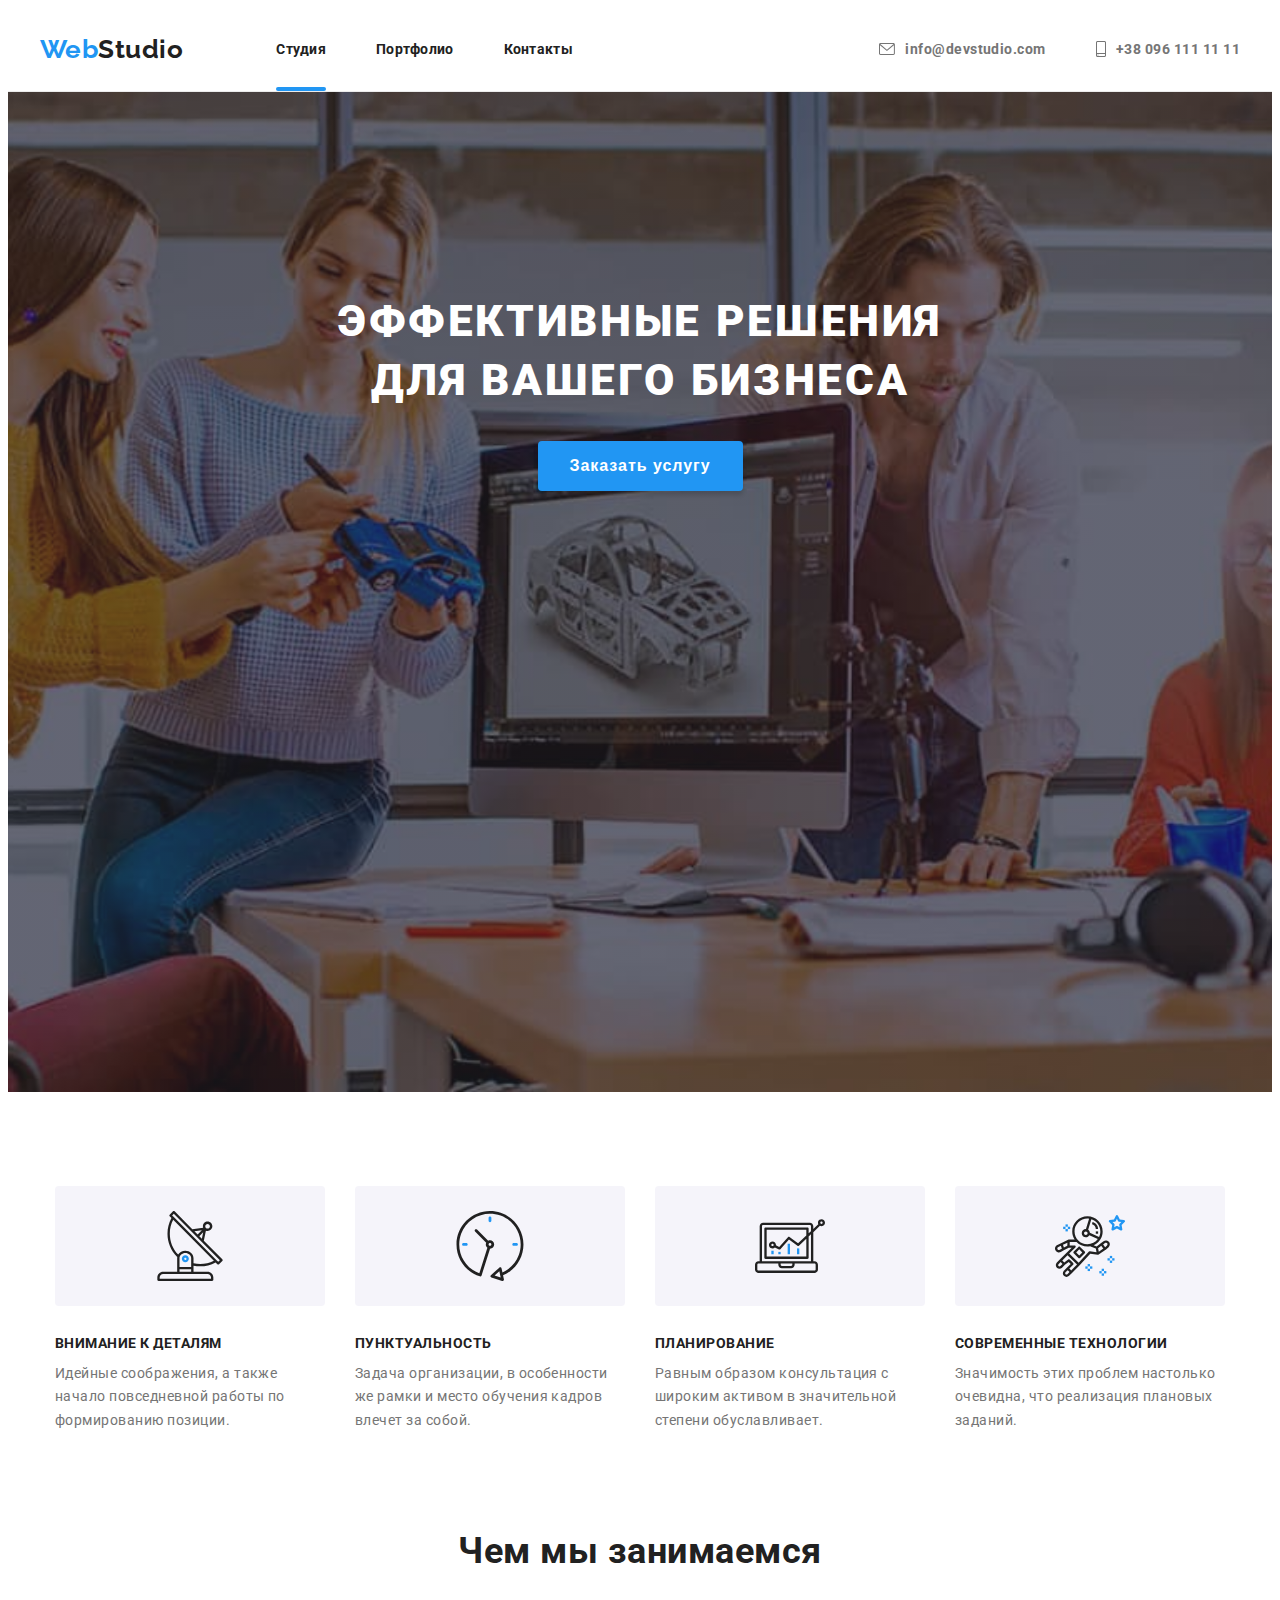
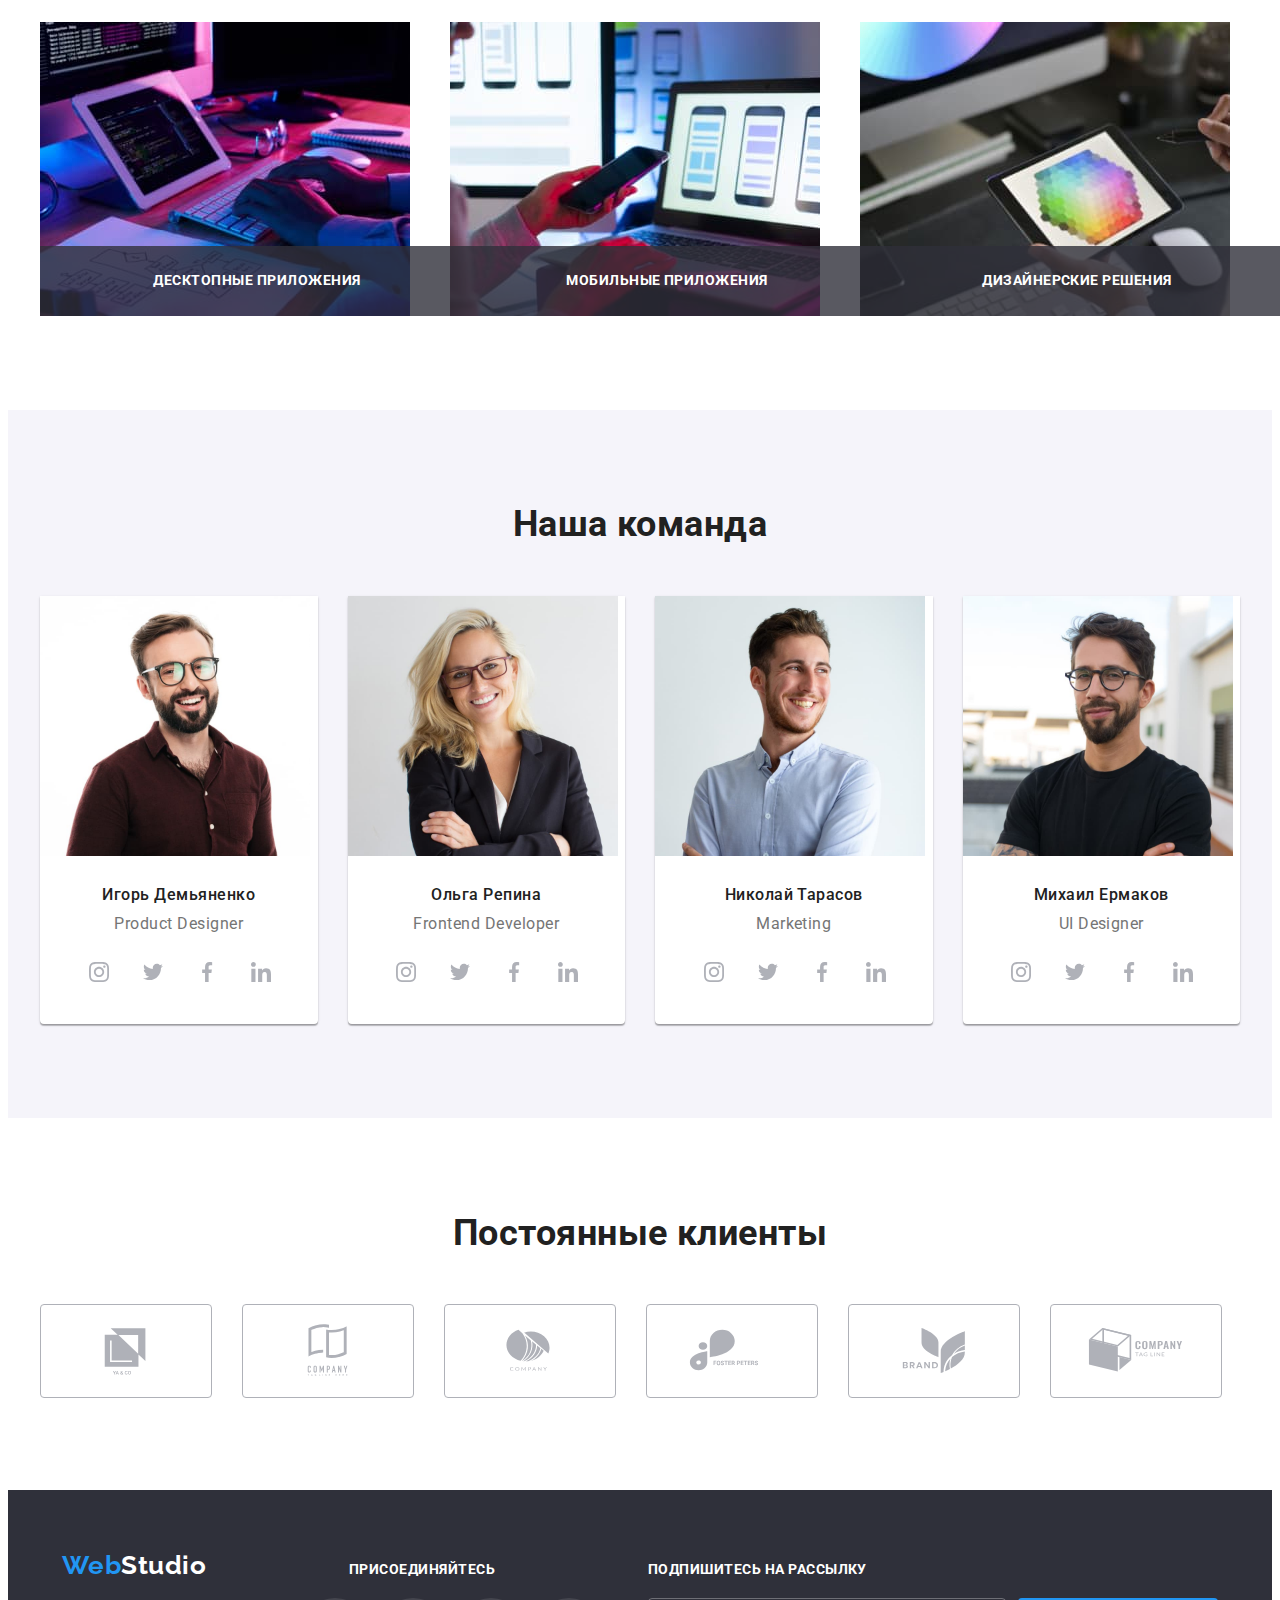
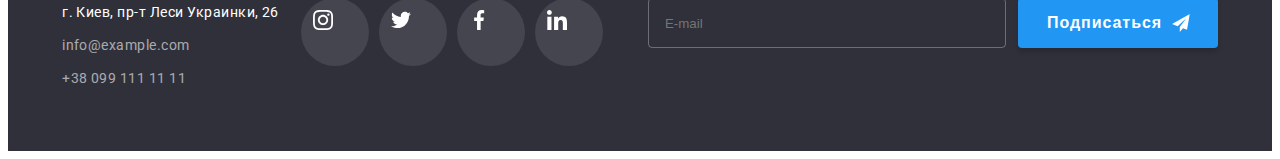
==== commit 68fdacbc: "Добавляем разметку" ====
--- a/index.html
+++ b/index.html
@@ -13,43 +13,43 @@
         crossorigin="anonymous"/>
     <link rel="stylesheet" href="./css/main.min.css"/>
 </head>
-<body class="page">
+<body>
 
     <!--Верхняя линия-->
     <header class="page-header">
         <div class="container header-container">
-        <nav class="container-items">
-    <a href="./index.html" class="header-logo link">
-        <span class="logo-web-header">Web</span>Studio
-    </a>
-    <ul class="list header-list">
-        <li class="header-item">
-            <a class="link header-link current" href="./index.html">Студия</a></li>
-        <li class="header-item">
-            <a class="link header-link" href="./portfolio.html">Портфолио</a></li>
-        <li class="header-item">
-            <a class="link header-link" href="">Контакты</a></li>
-    </ul>
-        </nav>
+            <nav class="container-items">
+                <a href="./index.html" class="header-logo link">
+                    <span class="logo-web-header">Web</span>Studio
+                </a>
+                <ul class="list header-list">
+                    <li class="header-item">
+                        <a class="link header-link current" href="./index.html">Студия</a></li>
+                    <li class="header-item">
+                        <a class="link header-link" href="./portfolio.html">Портфолио</a></li>
+                    <li class="header-item">
+                        <a class="link header-link" href="">Контакты</a></li>
+                </ul>
+            </nav>
         <div class="header-connect">
-    <ul class="list header-list">        
-        <li class="header-item">
-            <a class="link header-contacts" href="mailto:info@devstudio.com">
-                <svg class="header-email" width="16" height="12">
-                    <use href="./images/icons.svg#envelope"></use>
-                </svg>
-                info@devstudio.com
-            </a>
-        </li>
-        <li class="header-item">
-            <a class="link header-contacts" href="tel:+380961111111">
-                <svg class="header-email" width="10" height="16">
-                    <use href="./images/icons.svg#smartphone"></use>
-                </svg>
-                +38 096 111 11 11
-            </a>
-        </li>
-    </ul>
+            <ul class="list header-list">        
+                <li class="header-item">
+                    <a class="link header-contacts" href="mailto:info@devstudio.com">
+                        <svg class="header-email" width="16" height="12">
+                            <use href="./images/icons.svg#envelope"></use>
+                        </svg>
+                        info@devstudio.com
+                    </a>
+                </li>
+                <li class="header-item">
+                    <a class="link header-contacts" href="tel:+380961111111">
+                        <svg class="header-email" width="10" height="16">
+                            <use href="./images/icons.svg#smartphone"></use>
+                        </svg>
+                        +38 096 111 11 11
+                    </a>
+                </li>
+            </ul>
         </div>
         </div>
     </header>
@@ -109,25 +109,25 @@
     <!--Фото чем мы занимаемся-->
     <section class="about">
     <div class="container">
-        <h2 class="about-title">Чем мы занимаемся</h2>
-        <ul class="list about-list">
-            <li class="about-images">
-                <div class="about-main">
+        <h2 class="about__title">Чем мы занимаемся</h2>
+        <ul class="list about__list">
+            <li class="about__item">
+                <div class="about__box">
                 <img src="./images/box1.jpg" alt="desktop" width="370" />
-                    <h2 class="about-main-text">Десктопные приложения</h2>
+                    <h2 class="about__subtitle">Десктопные приложения</h2>
                 </div>
             </li>
-            <li class="about-images">
-                <div class="about-main">
+            <li class="about__item">
+                <div class="about__box">
                 <img src="./images/box2.jpg" alt="mob" width="370" />              
-                    <h2 class="about-main-text">Мобильные приложения</h2>
+                    <h2 class="about__subtitle">Мобильные приложения</h2>
                 </div>
             </li>
-            <li class="about-images">
-                <div class="about-main">
+            <li class="about__item">
+                <div class="about__box">
                 <img src="./images/box3.jpg" alt="design" width="370" />
 
-                    <h2 class="about-main-text">Дизайнерские решения</h2>
+                    <h2 class="about__subtitle">Дизайнерские решения</h2>
                 </div>
             </li>
         </ul>
--- a/css/main.min.css
+++ b/css/main.min.css
@@ -1,2 +1,2 @@
-:root{--header-color: #212121;--color-text:#757575;--accent-color:#2196F3;--title-color:#FFFFFF}body{font-family:'Roboto', sans-serif;letter-spacing:0.03em}.list{list-style:none}.link{text-decoration:none}p,h1,h2,h3,h4,h5,h6{margin:0}ul{margin:0;padding-left:0}button{cursor:pointer}img{display:block;max-width:100%;height:auto}.container{width:1200px;padding-left:15px;padding-right:15px;margin:0 auto}section{padding-top:94px;padding-bottom:94px}.header{background-color:var(--title-color);border-bottom-color:#ECECEC;border-bottom-width:1px;border-bottom-style:solid}.header-container{display:flex;align-items:center}.container-items{display:flex;align-items:center}.header-list{display:flex}.header-item:not(:last-child){margin-right:50px}.header-connect{margin-left:auto}.header-items{display:flex}.header-logo{margin-right:93px;font-family:Raleway, sans-serif;font-style:normal;font-weight:bold;font-size:26px;line-height:1.19;color:var(--header-color)}.logo-web-header{font-family:Raleway, sans-serif;font-style:normal;font-weight:bold;font-size:26px;line-height:1.19;color:#2196F3}.header-link{font-weight:bold;font-size:14px;line-height:1.33;letter-spacing:0.02em;color:var(--header-color);transition:color 250ms cubic-bezier(0.4, 0, 0.2, 1);position:relative;display:flex;padding-top:32px;padding-bottom:32px}.header-link:hover,.header-link:focus{color:var(--accent-color)}.current::after{content:'';position:absolute;display:block;width:100%;background-color:var(--accent-color);height:4px;left:0;bottom:0;border-radius:2px}.header-contacts{font-style:normal;font-weight:bold;font-size:14px;line-height:1.33;letter-spacing:0.02em;color:var(--color-text);display:flex;flex-direction:row;align-items:center;transition:color 250ms cubic-bezier(0.4, 0, 0.2, 1)}.header-contacts:focus,.header-contacts:hover{color:var(--accent-color)}.header-email{cursor:pointer;fill:var(--color-text);margin-right:10px}.header-contacts:hover .header-email,.header-contacts:focus .header-email{fill:var(--accent-color)}.tagline{padding-top:200px;padding-bottom:200px;background-color:#2F303A;text-align:center}.overlay{max-width:1600px;height:600px;margin-left:auto;margin-right:auto;background-image:linear-gradient(rgba(47,48,58,0.4), rgba(47,48,58,0.4)),url("../images/overlay.jpg");background-size:cover;background-repeat:no-repeat;background-position:center}.tagline-title{font-weight:900;font-size:44px;line-height:1.36;letter-spacing:0.06em;text-transform:uppercase;color:var(--title-color);display:flex;max-width:696px;margin-bottom:30px;margin-left:auto;margin-right:auto}.tagline-btn{background:var(--accent-color);box-shadow:0px 4px 4px rgba(0,0,0,0.15);border:0;border-radius:4px;margin-top:30px;margin-right:auto;margin-left:auto;font-weight:700;font-size:14px;line-height:1.87;letter-spacing:0.06em;cursor:pointer;display:flex;padding:10px 32px;transition:background-color 250ms cubic-bezier(0.4, 0, 0.2, 1)}.tagline-btn:hover,.tagline-btn:focus{background-color:#188CE8}.tagline-btn-text{font-weight:bold;align-items:center;text-align:center;font-size:16px;line-height:1.87;display:flex;letter-spacing:0.06em;color:var(--title-color)}.feature{padding-top:94px;padding-bottom:94px}.feature-container{display:flex;justify-content:space-around}.feature-item{width:270px;height:251px}.feature-item::before{display:block;content:"";height:120px;background-size:70px 70px;background-repeat:no-repeat;background-position:center;background-color:#F5F4FA;border-radius:4px;margin-bottom:30px}.icon-antenna::before{background-image:url("../images/antenna 1.svg")}.icon-clock::before{background-image:url("../images/clock 1.svg")}.icon-diagram::before{background-image:url("../images/diagram 1.svg")}.icon-astronaut::before{background-image:url("../images/astronaut 1.svg")}.feature-title{font-style:normal;font-weight:bold;font-size:14px;line-height:1.14;text-transform:uppercase;color:var(--header-color)}.visually-hidden{position:absolute;white-space:nowrap;width:1px;height:1px;overflow:hidden;border:0;padding:0;clip:rect(0 0 0 0);clip-path:inset(50%);margin:-1px}.feature-text{padding-top:10px;font-style:normal;font-weight:normal;font-size:14px;line-height:1.17;color:var(--color-text)}.feature-item:not(:last-child){margin-right:30px}.about{padding-top:0px;padding-bottom:94px}.about-title{font-weight:bold;font-size:36px;line-height:1.16;text-align:center;color:var(--header-color);padding-bottom:50px}.about-list{display:flex;flex-wrap:wrap;margin-left:-30px;margin-bottom:-30px}.about-images{width:calc(100% / 3 - 30px);margin-left:30px;margin-bottom:30px;position:relative}.about-main-text{position:absolute;left:0;bottom:0;background-color:rgba(47,48,58,0.8);font-size:14px;line-height:1.14;text-align:center;align-items:center;padding:27px;width:100%;text-transform:uppercase;color:var(--title-color)}.team{background:#F5F4FA;padding-top:0px;padding-bottom:0px}.team-container{max-width:1600px;height:708px}.team-text{font-weight:bold;align-items:center;text-align:center;font-size:36px;line-height:1.16;color:var(--header-color);padding-bottom:50px;padding-top:94px}.team-name{font-style:normal;font-weight:500;font-size:16px;line-height:1.18;color:var(--header-color);text-align:center;margin-top:30px;margin-bottom:10px}.team-position{font-size:16px;line-height:1.18;color:var(--color-text);align-items:center;text-align:center;margin-bottom:16px}.team-list{display:flex;flex-wrap:wrap;margin-left:-30px;margin-bottom:-30px}.card-item{width:calc(100% / 4 - 30px);margin-left:30px;margin-bottom:30px;box-shadow:0px 1px 3px rgba(0,0,0,0.12),0px 1px 1px rgba(0,0,0,0.14),0px 2px 1px rgba(0,0,0,0.2);border-radius:0px 0px 4px 4px;background:var(--title-color)}.team-social-list{display:flex;justify-content:space-around;margin-left:32px;margin-right:30px}.team-social-item:not(:first-child){margin-left:10px}.team-social-link{width:44px;height:44px;display:flex;justify-content:center;align-items:center;background-color:var(--title-color);border-radius:50%;margin-bottom:30px;flex-direction:column;align-items:center;transition:background-color 250ms cubic-bezier(0.4, 0, 0.2, 1)}.team-social-link:hover,.team-social-link:focus{background-color:#2196F3}.team-social-link:hover .social-icon,.team-social-link:focus .social-icon{fill:var(--title-color)}.social-icon{fill:#AFB1B8}.client{padding-top:94px;padding-bottom:94px}.client-container{width:1200px;height:184px}.client-text{font-size:36px;line-height:1.17;color:var(--header-color);padding-bottom:50px;font-weight:bold;align-items:center;text-align:center}.client-list{display:flex;flex-direction:row;flex-wrap:wrap;margin-left:-30px;margin-top:-50px;margin-bottom:122px;color:purple}.client-link{display:flex;justify-content:center;align-items:center;border:1px solid #AFB1B8;border-radius:4px;margin-left:30px;margin-top:50px;color:#AFB1B8;width:170px;height:92px;transition:fill 250ms cubic-bezier(0.4, 0, 0.2, 1)}.client-link:hover,.client-link:focus{border:1px solid var(--accent-color)}.client-icon{fill:#AFB1B8;transition:fill 250ms cubic-bezier(0.4, 0, 0.2, 1)}.client-link:hover .client-icon,.client-link:focus .client-icon{fill:var(--accent-color)}.footer{background-color:#2F303A;padding-top:60px;padding-bottom:60px}.container-footer{display:flex;align-items:baseline;width:1200px;padding-left:15px;padding-right:15px;margin:0 auto}.footer-logo{font-family:Raleway, sans-serif;font-style:normal;font-weight:bold;font-size:26px;line-height:1.19;color:var(--title-color);display:inline-block;padding-bottom:20px}.footer-address-item:not(:last-child){margin-bottom:9px}.logo-web-footer{font-family:Raleway, sans-serif;font-style:normal;font-weight:bold;font-size:26px;line-height:1.19;letter-spacing:0.03em;color:#2196F3}.footer-address{font-style:normal;font-size:14px;line-height:1.71;color:var(--title-color);margin-top:20px}.footer-contacts{font-style:normal;font-weight:normal;font-size:14px;line-height:1.71;color:rgba(255,255,255,0.6)}.container-middle{width:206px;height:80px;margin-left:70px}.footer-title-link{font-weight:700;font-size:14px;line-height:1.14;text-transform:uppercase;color:#FFFFFF;margin-bottom:20px}.footer-social-list{display:flex;justify-content:center;align-items:center;list-style:none;padding:0px}.footer-social-list-item:not(:first-child){margin-left:10px}.footer-social-link{display:block;width:44px;height:44px;border-radius:50%;padding:12px;background-color:rgba(255,255,255,0.1);color:#FFFFFF;transition:background-color 250ms cubic-bezier(0.4, 0, 0.2, 1)}.footer-social-link:hover,.footer-social-link:focus{background-color:#2196F3}.footer-link-icons{fill:#FFFFFF}.container-right{width:570px;height:86px;margin-left:93px}.container-right-form{display:flex;justify-content:space-between}.form-newsletter{width:358px;height:50px;border:1px solid rgba(255,255,255,0.3);box-sizing:border-box;border-radius:4px;background-color:transparent;color:var(--title-color);padding-left:16px;cursor:pointer;transition:border-color 250ms cubic-bezier(0.4, 0, 0.2, 1);outline:none}.form-newsletter:focus{border-color:var(--accent-color)}.footer-btn{background:var(--accent-color);box-shadow:0px 4px 4px rgba(0,0,0,0.15);border:0;border-radius:4px;margin-right:auto;margin-left:12px;font-weight:700;font-size:16px;line-height:1.87;letter-spacing:0.06em;cursor:pointer;display:flex;padding:10px 28px 10px 29px;transition:background-color 250ms cubic-bezier(0.4, 0, 0.2, 1)}.footer-btn:hover,.footer-btn :focus{background-color:#188CE8}.footer-btn-text{width:143px;height:30px;font-weight:bold;align-items:center;text-align:center;font-size:16px;line-height:1.87;display:flex;letter-spacing:0.06em;color:var(--title-color)}.footer-right-link-icons{margin-left:10px;fill:var(--title-color);display:flex;justify-content:center;align-items:center;text-align:center;flex-direction:column;align-content:center}.portfolio-container{padding-left:0px;padding-right:0px}.filter{padding-bottom:0px}.filter-list{display:flex;justify-content:center}.button-portfolio{font-weight:500;font-size:16px;line-height:1.63;color:var(--header-color);background:#F5F4FA;cursor:pointer;position:relative;text-align:center;padding:6px 22px;border-radius:4px;border:0;min-height:38px;transition:background-color 250ms cubic-bezier(0.4, 0, 0.2, 1),color 250ms cubic-bezier(0.4, 0, 0.2, 1)}.button-portfolio:hover,.button-portfolio:focus{background-color:#188CE8;color:var(--title-color);box-shadow:0px 3px 1px rgba(0,0,0,0.1),0px 1px 2px rgba(0,0,0,0.08),0px 2px 2px rgba(0,0,0,0.12);border-radius:4px}.filter-link:not(:last-child){margin-right:8px}.portfolio-container{width:1200px}.portfolio{padding-top:34px;padding-bottom:94px}.portfolio-title{display:none}.portfolio-list{width:1200px;list-style:none;display:flex;flex-wrap:wrap;margin-left:-30px;margin-bottom:-30px}.portfolio-item{width:calc(100% / 3 - 30px);margin-left:30px;margin-bottom:30px;border-bottom:1px solid #EEEEEE;border-left:1px solid #EEEEEE;border-right:1px solid #EEEEEE;position:relative}.project{padding:20px 24px;background:var(--title-color)}.portfolio-subtitle{font-family:Roboto, sans-serif;font-weight:bold;font-size:18px;line-height:2;letter-spacing:0.06em;color:var(--header-color);padding-bottom:4px}.portfolio-text{font-style:normal;font-weight:normal;font-size:16px;line-height:1.87;color:var(--color-text)}.portfolio-item{cursor:pointer;transition:box-shadow 250ms cubic-bezier(0.4, 0, 0.2, 1)}.portfolio-item:focus,.portfolio-item:hover{box-shadow:0px 1px 1px rgba(0,0,0,0.12),0px 4px 4px rgba(0,0,0,0.06),1px 4px 6px rgba(0,0,0,0.16)}.portfolio-item-wrap{position:relative;overflow:hidden}.portfolio-img-text{font-weight:normal;font-size:18px;line-height:1.56;color:var(--title-color);position:absolute;top:0;left:0;background:rgba(33,150,243,0.9);height:100%;padding:63px 24px 63px 24px;transform:translateY(100%);transition:transform 250ms cubic-bezier(0.4, 0, 0.2, 1)}.portfolio-item:hover .portfolio-img-text{transform:translateY(0)}.backdrop{position:fixed;top:0;width:100vw;height:100vh;background-color:rgba(0,0,0,0.2);transition:opacity 250ms cubic-bezier(0.4, 0, 0.2, 1),visibility 250ms cubic-bezier(0.4, 0, 0.2, 1)}.backdrop.is-hidden .modal{transform:scale(1.2)}.modal{width:528px;min-height:581px;background-color:var(--title-color);border-radius:4px;position:absolute;top:50%;left:50%;transform:translate(-50%, -50%);scale:1;transition:tranform 250ms;padding:40px}.modal-close{width:30px;height:30px;border:1px solid rgba(0,0,0,0.1);background-color:transparent;border-radius:50%;display:flex;justify-content:center;align-items:center;box-sizing:border-box;position:absolute;top:8px;right:8px}.is-hidden{opacity:0;pointer-events:none;visibility:hidden}.modal-title{font-weight:bold;font-size:20px;line-height:1.15;text-align:center;margin-bottom:12px}.form-input{width:100%;height:40px;border:1px solid rgba(33,33,33,0.2);border-radius:4px;padding-left:42px;cursor:pointer;outline:none;transition:border-color 250ms cubic-bezier(0.4, 0, 0.2, 1)}.form-input::placeholder{font-size:12px;line-height:1.17;letter-spacing:0.01em;color:rgba(117,117,117,0.5)}.form-input:focus{border-color:var(--accent-color)}.form-input:focus+.input-icon{fill:var(--accent-color)}.input-wrap{position:relative}.input-icon{position:absolute;left:12px;top:50%;transform:translateY(-50%);display:inline-block;fill:var(--header-color);transition:fill 250ms cubic-bezier(0.4, 0, 0.2, 1)}.modal-btn{background:var(--accent-color);box-shadow:0px 4px 4px rgba(0,0,0,0.15);border:0;border-radius:4px;margin-top:30px;margin-right:auto;margin-left:auto;font-weight:700;font-size:16px;line-height:1.87;letter-spacing:0.06em;cursor:pointer;display:flex;padding:10px 55px 10px 56px;transition:background-color 250ms cubic-bezier(0.4, 0, 0.2, 1);width:200px;height:50px}.modal-btn:hover,.modal-btn:focus{background-color:#188CE8}.modal-btn-text{font-weight:bold;align-items:center;text-align:center;font-size:16px;line-height:1.87;display:flex;letter-spacing:0.06em;color:var(--title-color)}.input-text{font-weight:normal;font-size:12px;line-height:1.17;letter-spacing:0.01em;color:var(--color-text);margin-bottom:4px}.form-field:not(:last-child){margin-bottom:10px}.form-text{width:100%;height:120px;padding:12px 16px 12px 16px;border:1px solid rgba(33,33,33,0.2);box-sizing:border-box;border-radius:4px;resize:none;outline:none;transition:border-color 250ms cubic-bezier(0.4, 0, 0.2, 1)}.form-text::placeholder{font-size:12px;line-height:1.17;letter-spacing:0.01em;color:rgba(117,117,117,0.5)}.form-text:focus{border-color:var(--accent-color)}.check-text{font-size:14px;line-height:1.71;color:#757575;padding-left:8px;display:flex;align-content:center;align-items:center}.check-text-second{text-decoration-line:underline;color:#2196F3;padding-left:4px}.check-text span{content:"";width:16px;height:15px;border:2px solid var(--header-color);border-radius:2px;margin-right:7px;display:flex;justify-content:center;align-items:center}.policy-icon{fill:transparent;cursor:pointer}.policy-check:checked+.check-text span{border:none;background-color:var(--accent-color)}.policy-check:checked+.check-text .policy-icon{fill:var(--title-color)}
+:root{--header-color: #212121;--color-text:#757575;--accent-color:#2196F3;--title-color:#FFFFFF}body{font-family:'Roboto', sans-serif;letter-spacing:0.03em}.list{list-style:none}.link{text-decoration:none}p,h1,h2,h3,h4,h5,h6{margin:0}ul{margin:0;padding-left:0}button{cursor:pointer}img{display:block;max-width:100%;height:auto}.container{width:1200px;padding-left:15px;padding-right:15px;margin:0 auto}section{padding-top:94px;padding-bottom:94px}.page-header{background-color:var(--title-color);border-bottom-color:#ECECEC;border-bottom-width:1px;border-bottom-style:solid}.header-container,.container-items{display:flex;align-items:center}.header-list{display:flex}.header-item:not(:last-child){margin-right:50px}.header-connect{margin-left:auto}.header-logo{margin-right:93px;font-family:Raleway, sans-serif;font-style:normal;font-weight:bold;font-size:26px;line-height:1.19;color:var(--header-color)}.logo-web-header{font-family:Raleway, sans-serif;font-style:normal;font-weight:bold;font-size:26px;line-height:1.19;color:#2196F3}.header-link{font-weight:bold;font-size:14px;line-height:1.33;letter-spacing:0.02em;color:var(--header-color);transition:color 250ms cubic-bezier(0.4, 0, 0.2, 1);position:relative;display:flex;padding-top:32px;padding-bottom:32px}.header-link:hover,.header-link:focus{color:var(--accent-color)}.current::after{content:'';position:absolute;display:block;width:100%;background-color:var(--accent-color);height:4px;left:0;bottom:0;border-radius:2px}.header-contacts{font-style:normal;font-weight:bold;font-size:14px;line-height:1.33;color:var(--color-text);display:flex;flex-direction:row;align-items:center;transition:color 250ms cubic-bezier(0.4, 0, 0.2, 1)}.header-contacts:focus,.header-contacts:hover{color:var(--accent-color)}.header-email{cursor:pointer;fill:var(--color-text);margin-right:10px}.header-contacts:hover .header-email,.header-contacts:focus .header-email{fill:var(--accent-color)}.tagline{padding-top:200px;padding-bottom:200px;background-color:#2F303A;text-align:center}.overlay{max-width:1600px;height:600px;margin-left:auto;margin-right:auto;background-image:linear-gradient(rgba(47,48,58,0.4), rgba(47,48,58,0.4)),url("../images/overlay.jpg");background-size:cover;background-repeat:no-repeat;background-position:center}.tagline-title{font-weight:900;font-size:44px;line-height:1.36;letter-spacing:0.06em;text-transform:uppercase;color:var(--title-color);display:flex;max-width:696px;margin-bottom:30px;margin-left:auto;margin-right:auto}.tagline-btn{background:var(--accent-color);box-shadow:0px 4px 4px rgba(0,0,0,0.15);border:0;border-radius:4px;margin-top:30px;margin-right:auto;margin-left:auto;font-weight:700;font-size:14px;line-height:1.87;letter-spacing:0.06em;cursor:pointer;display:flex;padding:10px 32px;transition:background-color 250ms cubic-bezier(0.4, 0, 0.2, 1)}.tagline-btn:hover,.tagline-btn:focus{background-color:#188CE8}.tagline-btn-text{font-weight:bold;align-items:center;text-align:center;font-size:16px;line-height:1.87;display:flex;letter-spacing:0.06em;color:var(--title-color)}.feature{padding-top:94px;padding-bottom:94px}.feature-container{display:flex;justify-content:space-around}.feature-item{width:270px;height:251px}.feature-item::before{display:block;content:"";height:120px;background-size:70px 70px;background-repeat:no-repeat;background-position:center;background-color:#F5F4FA;border-radius:4px;margin-bottom:30px}.icon-antenna::before{background-image:url("../images/antenna 1.svg")}.icon-clock::before{background-image:url("../images/clock 1.svg")}.icon-diagram::before{background-image:url("../images/diagram 1.svg")}.icon-astronaut::before{background-image:url("../images/astronaut 1.svg")}.feature-title{font-style:normal;font-weight:bold;font-size:14px;line-height:1.14;text-transform:uppercase;color:var(--header-color)}.visually-hidden{position:absolute;white-space:nowrap;width:1px;height:1px;overflow:hidden;border:0;padding:0;clip:rect(0 0 0 0);clip-path:inset(50%);margin:-1px}.feature-text{padding-top:10px;font-style:normal;font-weight:normal;font-size:14px;line-height:1.7;color:var(--color-text)}.feature-item:not(:last-child){margin-right:30px}.about{padding-top:0px;padding-bottom:94px}.about__title{font-weight:bold;font-size:36px;line-height:1.16;text-align:center;color:var(--header-color);padding-bottom:50px}.about__list{display:flex;flex-wrap:wrap;margin-left:-30px;margin-bottom:-30px}.about__item{width:calc(100% / 3 - 30px);margin-left:30px;margin-bottom:30px;position:relative}.about__subtitle{position:absolute;left:0;bottom:0;background-color:rgba(47,48,58,0.8);font-size:14px;line-height:1.14;text-align:center;align-items:center;padding:27px;width:100%;text-transform:uppercase;color:var(--title-color)}.team{background:#F5F4FA;padding-top:0px;padding-bottom:0px}.team-container{max-width:1600px;height:708px}.team-text{font-weight:bold;align-items:center;text-align:center;font-size:36px;line-height:1.16;color:var(--header-color);padding-bottom:50px;padding-top:94px}.team-name{font-style:normal;font-weight:500;font-size:16px;line-height:1.18;color:var(--header-color);text-align:center;margin-top:30px;margin-bottom:10px}.team-position{font-size:16px;line-height:1.18;color:var(--color-text);align-items:center;text-align:center;margin-bottom:16px}.team-list{display:flex;flex-wrap:wrap;margin-left:-30px;margin-bottom:-30px}.card-item{width:calc(100% / 4 - 30px);margin-left:30px;margin-bottom:30px;box-shadow:0px 1px 3px rgba(0,0,0,0.12),0px 1px 1px rgba(0,0,0,0.14),0px 2px 1px rgba(0,0,0,0.2);border-radius:0px 0px 4px 4px;background:var(--title-color)}.team-social-list{display:flex;justify-content:space-around;margin-left:32px;margin-right:30px}.team-social-item:not(:first-child){margin-left:10px}.team-social-link{width:44px;height:44px;display:flex;justify-content:center;align-items:center;background-color:var(--title-color);border-radius:50%;margin-bottom:30px;flex-direction:column;align-items:center;transition:background-color 250ms cubic-bezier(0.4, 0, 0.2, 1)}.team-social-link:hover,.team-social-link:focus{background-color:#2196F3}.team-social-link:hover .social-icon,.team-social-link:focus .social-icon{fill:var(--title-color)}.social-icon{fill:#AFB1B8}.client{padding-top:94px;padding-bottom:94px}.client-container{width:1200px;height:184px}.client-text{font-size:36px;line-height:1.17;color:var(--header-color);padding-bottom:50px;font-weight:bold;align-items:center;text-align:center}.client-list{display:flex;flex-direction:row;flex-wrap:wrap;margin-left:-30px;margin-top:-50px;margin-bottom:122px;color:purple}.client-link{display:flex;justify-content:center;align-items:center;border:1px solid #AFB1B8;border-radius:4px;margin-left:30px;margin-top:50px;color:#AFB1B8;width:170px;height:92px;transition:fill 250ms cubic-bezier(0.4, 0, 0.2, 1)}.client-link:hover,.client-link:focus{border:1px solid var(--accent-color)}.client-icon{fill:#AFB1B8;transition:fill 250ms cubic-bezier(0.4, 0, 0.2, 1)}.client-link:hover .client-icon,.client-link:focus .client-icon{fill:var(--accent-color)}.footer{background-color:#2F303A;padding-top:60px;padding-bottom:60px}.container-footer{display:flex;align-items:baseline;justify-content:center;width:1200px;padding-left:15px;padding-right:15px;margin:0 auto}.footer-logo{font-family:Raleway, sans-serif;font-style:normal;font-weight:bold;font-size:26px;line-height:1.19;color:var(--title-color);display:inline-block;padding-bottom:20px}.footer-address-item:not(:last-child){margin-bottom:9px}.logo-web-footer{font-family:Raleway, sans-serif;font-style:normal;font-weight:bold;font-size:26px;line-height:1.19;letter-spacing:0.03em;color:#2196F3}.footer-address{font-style:normal;font-size:14px;line-height:1.71;color:var(--title-color);margin-top:20px}.footer-contacts{font-style:normal;font-weight:normal;font-size:14px;line-height:1.71;color:rgba(255,255,255,0.6)}.container-middle{width:206px;height:80px;margin-left:70px}.footer-title-link{font-weight:700;font-size:14px;line-height:1.14;text-transform:uppercase;color:#FFFFFF;margin-bottom:20px}.footer-social-list{display:flex;justify-content:center;align-items:center;list-style:none;padding:0px}.footer-social-list-item:not(:first-child){margin-left:10px}.footer-social-link{display:block;width:44px;height:44px;border-radius:50%;padding:12px;background-color:rgba(255,255,255,0.1);color:#FFFFFF;transition:background-color 250ms cubic-bezier(0.4, 0, 0.2, 1)}.footer-social-link:hover,.footer-social-link:focus{background-color:#2196F3}.footer-link-icons{fill:#FFFFFF}.container-right{width:570px;height:86px;margin-left:93px}.container-right-form{display:flex;justify-content:space-between}.form-newsletter{width:358px;height:50px;border:1px solid rgba(255,255,255,0.3);box-sizing:border-box;border-radius:4px;background-color:transparent;color:var(--title-color);padding-left:16px;cursor:pointer;transition:border-color 250ms cubic-bezier(0.4, 0, 0.2, 1);outline:none}.form-newsletter:focus{border-color:var(--accent-color)}.footer-btn{background:var(--accent-color);box-shadow:0px 4px 4px rgba(0,0,0,0.15);border:0;border-radius:4px;margin-right:auto;margin-left:12px;font-weight:700;font-size:16px;line-height:1.87;letter-spacing:0.06em;cursor:pointer;display:flex;padding:10px 28px 10px 29px;transition:background-color 250ms cubic-bezier(0.4, 0, 0.2, 1)}.footer-btn:hover,.footer-btn :focus{background-color:#188CE8}.footer-btn-text{width:143px;height:30px;font-weight:bold;align-items:center;text-align:center;font-size:16px;line-height:1.87;display:flex;letter-spacing:0.06em;color:var(--title-color)}.footer-right-link-icons{margin-left:10px;fill:var(--title-color);display:flex;justify-content:center;align-items:center;text-align:center;flex-direction:column;align-content:center}.filter{padding-bottom:0px}.filter__list{display:flex;justify-content:center}.filter__button{font-weight:500;font-size:16px;line-height:1.63;color:var(--header-color);background:#F5F4FA;cursor:pointer;position:relative;text-align:center;padding:6px 22px;border-radius:4px;border:0;min-height:38px;transition:background-color 250ms cubic-bezier(0.4, 0, 0.2, 1),color 250ms cubic-bezier(0.4, 0, 0.2, 1)}.filter__button:hover,.filter__button:focus{background-color:#188CE8;color:var(--title-color);box-shadow:0px 3px 1px rgba(0,0,0,0.1),0px 1px 2px rgba(0,0,0,0.08),0px 2px 2px rgba(0,0,0,0.12);border-radius:4px}.filter__link:not(:last-child){margin-right:8px}.portfolio__container{width:1200px;padding-left:0px;padding-right:0px}.portfolio{padding-top:34px;padding-bottom:94px}.portfolio__title{display:none}.portfolio__list{width:1200px;list-style:none;display:flex;flex-wrap:wrap;margin-left:-30px;margin-bottom:-30px}.portfolio__item{width:calc(100% / 3 - 30px);margin-left:30px;margin-bottom:30px;border-bottom:1px solid #EEEEEE;border-left:1px solid #EEEEEE;border-right:1px solid #EEEEEE;position:relative}.project{padding:20px 24px;background:var(--title-color)}.project__title{font-family:Roboto, sans-serif;font-weight:bold;font-size:18px;line-height:2;letter-spacing:0.06em;color:var(--header-color);padding-bottom:4px}.project__text{font-style:normal;font-weight:normal;font-size:16px;line-height:1.87;color:var(--color-text)}.portfolio__item{cursor:pointer;transition:box-shadow 250ms cubic-bezier(0.4, 0, 0.2, 1)}.portfolio__item:focus,.portfolio__item:hover{box-shadow:0px 1px 1px rgba(0,0,0,0.12),0px 4px 4px rgba(0,0,0,0.06),1px 4px 6px rgba(0,0,0,0.16)}.portfolio__item-wrap{position:relative;overflow:hidden}.portfolio__text{font-weight:normal;font-size:18px;line-height:1.56;color:var(--title-color);position:absolute;top:0;left:0;background:rgba(33,150,243,0.9);height:100%;padding:63px 24px 63px 24px;transform:translateY(100%);transition:transform 250ms cubic-bezier(0.4, 0, 0.2, 1)}.portfolio__item:hover .portfolio__text{transform:translateY(0)}.backdrop{position:fixed;top:0;width:100vw;height:100vh;background-color:rgba(0,0,0,0.2);transition:opacity 250ms cubic-bezier(0.4, 0, 0.2, 1),visibility 250ms cubic-bezier(0.4, 0, 0.2, 1)}.backdrop.is-hidden .modal{transform:scale(1.2)}.modal{width:528px;min-height:581px;background-color:var(--title-color);border-radius:4px;position:absolute;top:50%;left:50%;transform:translate(-50%, -50%);scale:1;transition:tranform 250ms;padding:40px}.modal-close{width:30px;height:30px;border:1px solid rgba(0,0,0,0.1);background-color:transparent;border-radius:50%;display:flex;justify-content:center;align-items:center;box-sizing:border-box;position:absolute;top:8px;right:8px}.is-hidden{opacity:0;pointer-events:none;visibility:hidden}.modal-title{font-weight:bold;font-size:20px;line-height:1.15;text-align:center;margin-bottom:12px}.form-input{width:100%;height:40px;border:1px solid rgba(33,33,33,0.2);border-radius:4px;padding-left:42px;cursor:pointer;outline:none;transition:border-color 250ms cubic-bezier(0.4, 0, 0.2, 1)}.form-input::placeholder{font-size:12px;line-height:1.17;letter-spacing:0.01em;color:rgba(117,117,117,0.5)}.form-input:focus{border-color:var(--accent-color)}.form-input:focus+.input-icon{fill:var(--accent-color)}.input-wrap{position:relative}.input-icon{position:absolute;left:12px;top:50%;transform:translateY(-50%);display:inline-block;fill:var(--header-color);transition:fill 250ms cubic-bezier(0.4, 0, 0.2, 1)}.modal-btn{background:var(--accent-color);box-shadow:0px 4px 4px rgba(0,0,0,0.15);border:0;border-radius:4px;margin-top:30px;margin-right:auto;margin-left:auto;font-weight:700;font-size:16px;line-height:1.87;letter-spacing:0.06em;cursor:pointer;display:flex;padding:10px 55px 10px 56px;transition:background-color 250ms cubic-bezier(0.4, 0, 0.2, 1);width:200px;height:50px}.modal-btn:hover,.modal-btn:focus{background-color:#188CE8}.modal-btn-text{font-weight:bold;align-items:center;text-align:center;font-size:16px;line-height:1.87;display:flex;letter-spacing:0.06em;color:var(--title-color)}.input-text{font-weight:normal;font-size:12px;line-height:1.17;letter-spacing:0.01em;color:var(--color-text);margin-bottom:4px}.form-field:not(:last-child){margin-bottom:10px}.form-text{width:100%;height:120px;padding:12px 16px 12px 16px;border:1px solid rgba(33,33,33,0.2);box-sizing:border-box;border-radius:4px;resize:none;outline:none;transition:border-color 250ms cubic-bezier(0.4, 0, 0.2, 1)}.form-text::placeholder{font-size:12px;line-height:1.17;letter-spacing:0.01em;color:rgba(117,117,117,0.5)}.form-text:focus{border-color:var(--accent-color)}.check-text{font-size:14px;line-height:1.71;color:#757575;padding-left:8px;display:flex;align-content:center;align-items:center}.check-text-second{text-decoration-line:underline;color:#2196F3;padding-left:4px}.check-text span{content:"";width:16px;height:15px;border:2px solid var(--header-color);border-radius:2px;margin-right:7px;display:flex;justify-content:center;align-items:center}.policy-icon{fill:transparent;cursor:pointer}.policy-check:checked+.check-text span{border:none;background-color:var(--accent-color)}.policy-check:checked+.check-text .policy-icon{fill:var(--title-color)}
 /*# sourceMappingURL=main.min.css.map */